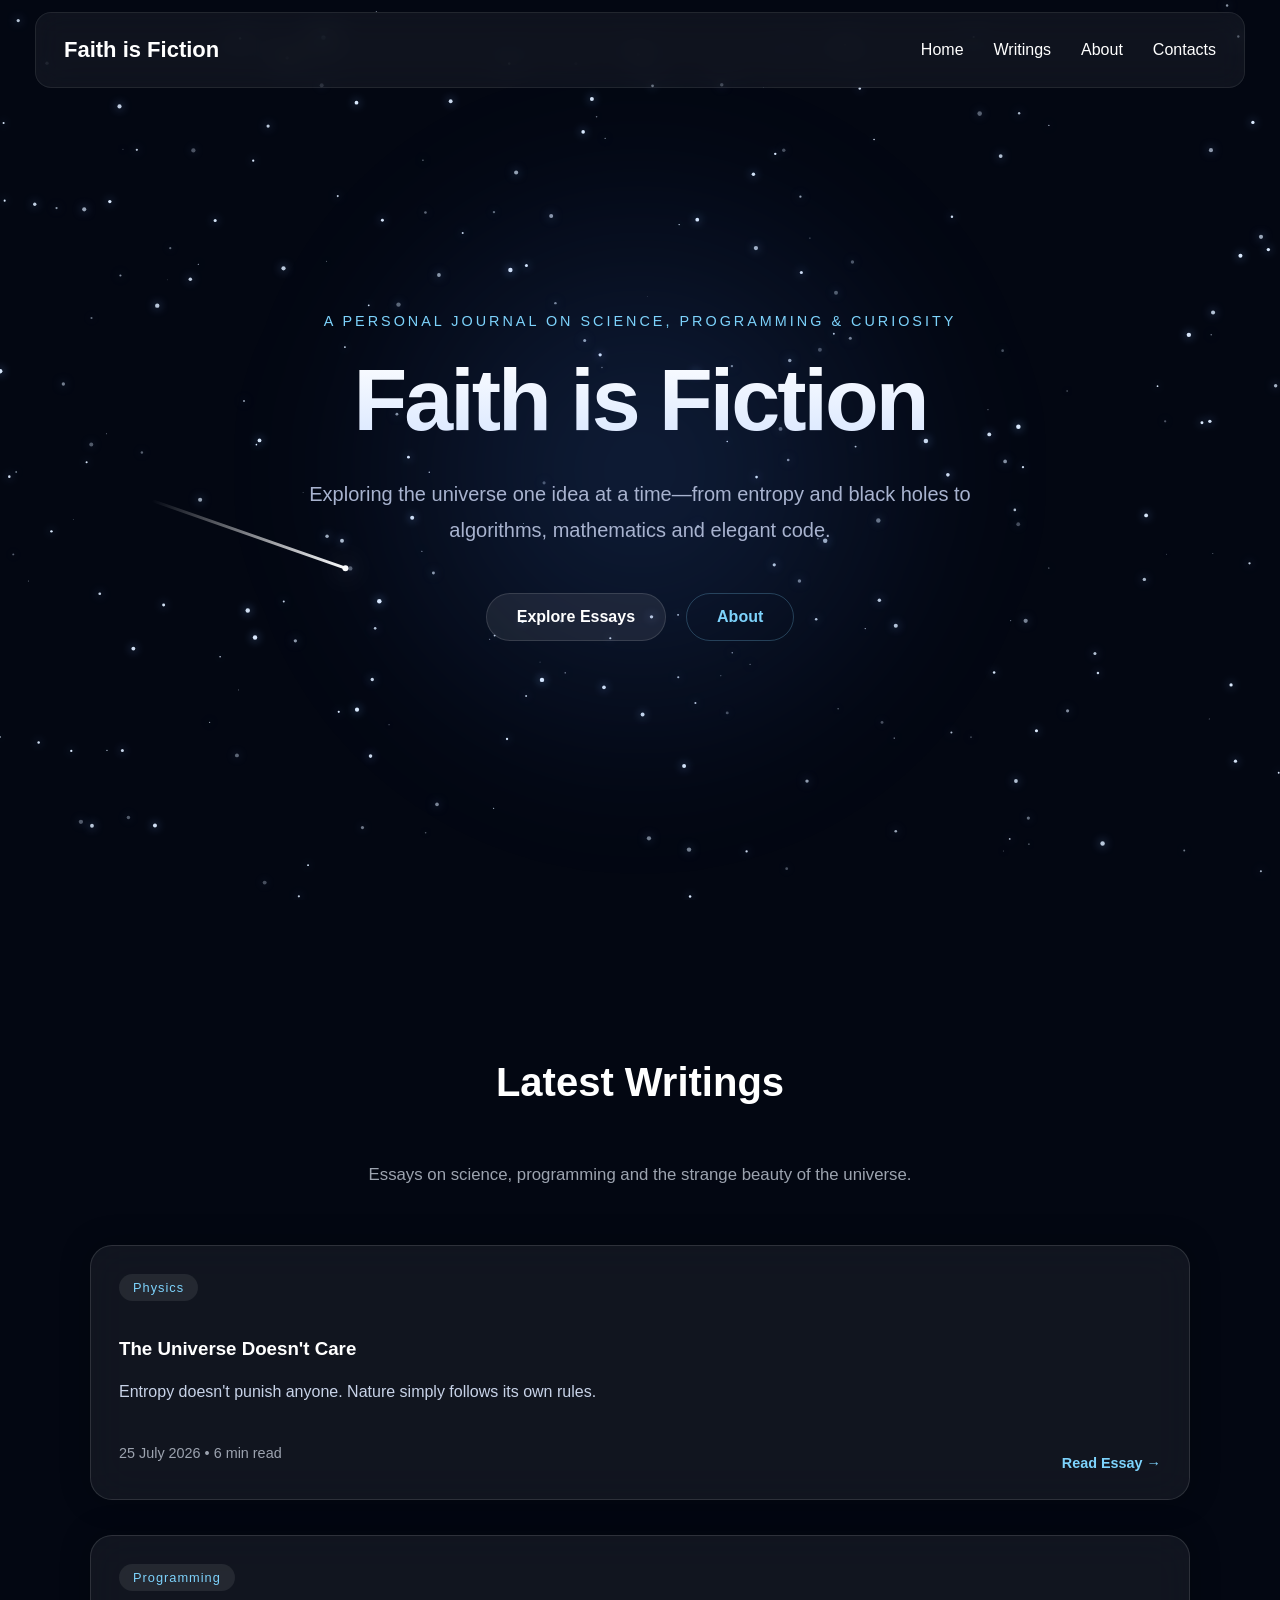
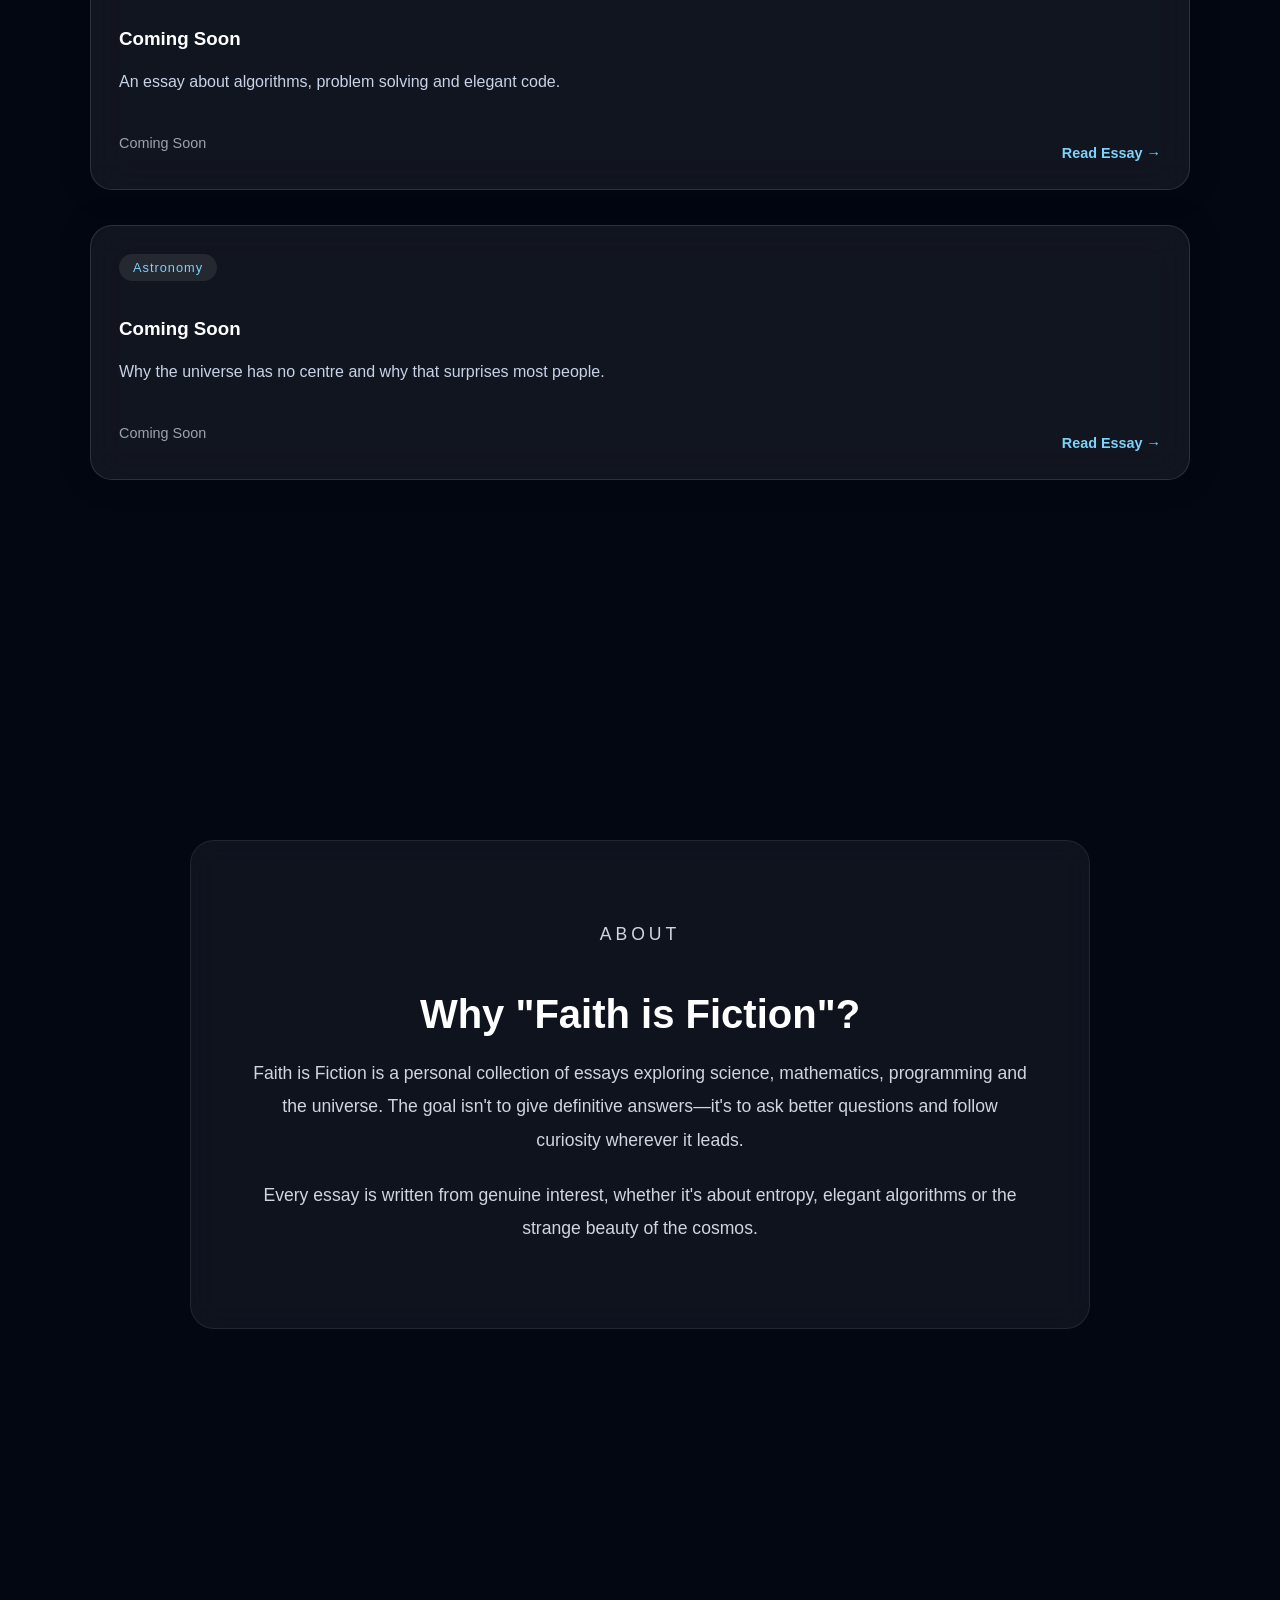
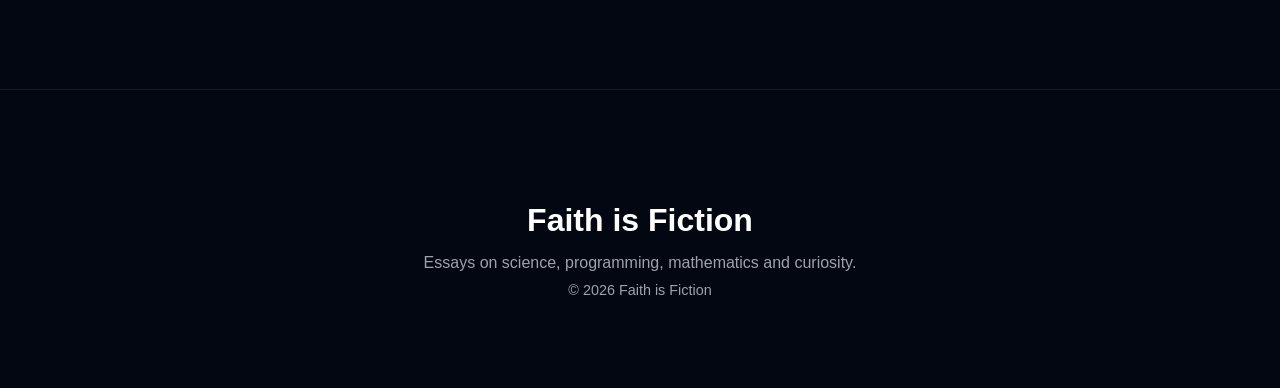
==== index.html @ 24c1312d "Add 'Contacts' link to navigation menu" ====
<!DOCTYPE html>
<html lang="en">

<head>

    <meta charset="UTF-8">
    <meta name="viewport" content="width=device-width, initial-scale=1.0">

    <title>Faith is Fiction</title>
    <link rel="stylesheet" href="style.css">

</head>

<body>

    <canvas id="space"></canvas>

    <nav class="navbar">

    <a href="index.html" class="logo">
    Faith is Fiction
</a>    

    <ul>

        <li><a href="index.html">Home</a></li>
        <li><a href="writings.html">Writings</a></li>
        <li><a href="about.html">About</a></li>
        <li><a href="contact.html">Contacts</a></li>
    </ul>

</nav>
    <section class="hero">

    <div class="hero-content">

        <p class="hero-tag">
            A PERSONAL JOURNAL ON SCIENCE, PROGRAMMING & CURIOSITY
        </p>

        <h1>
            Faith is Fiction
        </h1>

        <p class="hero-subtitle">
            Exploring the universe one idea at a time—from entropy and black holes
            to algorithms, mathematics and elegant code.
        </p>

        <div class="hero-buttons">

           <a href="writings.html" class="primary-btn">
    Explore Essays
</a>
            <a href="about.html" class="secondary-btn">
                About
            </a>

        </div>

    </div>

</section>

    <section class="articles" id="articles">

    <h2>Latest Writings</h2>

    <p class="section-text">
        Essays on science, programming and the strange beauty of the universe.
    </p>

    <div class="card-container">

        <article class="card">

            <span class="tag">Physics</span>

            <h3>The Universe Doesn't Care</h3>

            <p>
                Entropy doesn't punish anyone. Nature simply follows its own rules.
            </p>

            <div class="card-footer">

                <span>25 July 2026 • 6 min read</span>

                <a class="article-link" href="articles/entropy.html">
                    Read Essay →
                </a>

            </div>

        </article>

        <article class="card">

            <span class="tag">Programming</span>

            <h3>Coming Soon</h3>

            <p>
                An essay about algorithms, problem solving and elegant code.
            </p>

            <div class="card-footer">

                <span>Coming Soon</span>

                <a href="#">
                    Read Essay →
                </a>

            </div>

        </article>

        <article class="card">

            <span class="tag">Astronomy</span>

            <h3>Coming Soon</h3>

            <p>
                Why the universe has no centre and why that surprises most people.
            </p>

            <div class="card-footer">

                <span>Coming Soon</span>

                <a href="#">
                    Read Essay →
                </a>

            </div>

        </article>

    </div>

</section>
    


<section class="about" id="about">

    <div class="about-content">

        <p class="about-tag">
            ABOUT
        </p>

        <h2>
            Why "Faith is Fiction"?
        </h2>

        <p>
            Faith is Fiction is a personal collection of essays exploring science,
            mathematics, programming and the universe. The goal isn't to give
            definitive answers—it's to ask better questions and follow curiosity
            wherever it leads.
        </p>

        <p>
            Every essay is written from genuine interest, whether it's about
            entropy, elegant algorithms or the strange beauty of the cosmos.
        </p>

    </div>

</section>
<footer class="footer">

    <h3>Faith is Fiction</h3>

    <p>
        Essays on science, programming, mathematics and curiosity.
    </p>

    <p class="copyright">
        © 2026 Faith is Fiction
    </p>

</footer>

    <script src="script.js"></script>

</body>

</html>
---- style.css ----
body{

    margin:0;

    background:#030712;

    color:white;

    font-family:Arial, Helvetica, sans-serif;

}

.hero{
    position:relative;

    height:100vh;

    display:flex;

    flex-direction:column;

    justify-content:center;

    align-items:center;

    text-align:center;

    padding:20px;

    
    padding-top:20px;
    opacity:0;

    transform:translateY(40px);

    animation:heroFade 1.5s ease forwards;

}

.hero h1{

    font-size:clamp(3.2rem,7vw,5.5rem);

    font-weight:800;

    letter-spacing:-3px;

    margin:20px 0;

    background:linear-gradient(
        180deg,
        #ffffff,
        #d6e5ff
    );

    -webkit-background-clip:text;

    -webkit-text-fill-color:transparent;

}

.hero-subtitle{

    font-size:1.25rem;

    color:#a8b3cf;

    margin-top:25px;

    max-width:750px;

    line-height:1.8;

    margin-left:auto;

    margin-right:auto;

}
@keyframes heroFade{

    from{

        opacity:0;

        transform:translateY(40px);

    }

    to{

        opacity:1;

        transform:translateY(0);

    }

}
/* ==========================
   NAVBAR
========================== */

.navbar{

    position:fixed;

    top:12px;
    left:50%;

    transform:translateX(-50%);

    width:90%;
    max-width:1200px;

    display:flex;
    justify-content:space-between;
    align-items:center;

    padding:12px 28px;

    background:rgba(255,255,255,.05);
    backdrop-filter:blur(15px);

    border:1px solid rgba(255,255,255,.08);
    border-radius:16px;

    z-index:9999;
}

.logo{

    font-size:22px;

    font-weight:bold;

}

.navbar ul{

    display:flex;

    list-style:none;

    gap:30px;

}

.navbar a{

    color:white;

    text-decoration:none;

    transition:.3s;

}

.navbar a:hover{

    color:#7aa6ff;

}
/* ==========================
   SPACE BACKGROUND
========================== */

#space{

    position:fixed;

    top:0;
    left:0;

    width:100%;
    height:100%;

    z-index:-1;

}

/* ==========================
   NEBULA GLOW
========================== */

.hero::before{

    content:"";

    position:absolute;

    width:700px;
    height:700px;

    background:radial-gradient(circle,
    rgba(79,140,255,.18),
    transparent 70%);

    filter:blur(60px);

    z-index:-1;

    animation:float 8s ease-in-out infinite;

}

@keyframes float{

    0%{

        transform:translateY(-30px);

    }

    50%{

        transform:translateY(30px);

    }

    100%{

        transform:translateY(-30px);

    }

}

/* ==========================
   ARTICLES
========================== */

.articles{

    width:90%;

    max-width:1100px;

    margin:120px auto;

}

.articles h2{

    text-align:center;

    font-size:2.5rem;

    margin-bottom:60px;

    color:white;

}

.card{

    background:rgba(255,255,255,.06);

    backdrop-filter:blur(20px);

    border:1px solid rgba(255,255,255,.12);

    border-radius:22px;

    padding:28px;

    margin-bottom:35px;

    transition:.35s;

    box-shadow:0 0 30px rgba(0,0,0,.25);

}

.card:hover{

    transform:translateY(-10px);

    border-color:#7aa8ff;

    box-shadow:
    0 0 40px rgba(122,168,255,.25);

}

.card h3{

    color:white;

    margin-bottom:15px;

}

.card p{

    color:#c8d3e8;

    line-height:1.7;

}

.card a{

    display:inline-block;

    margin-top:20px;

    color:#8db8ff;

    text-decoration:none;

    font-weight:bold;

    transition:.3s;

}

.card a:hover{

    letter-spacing:1px;

}
/* ==========================
   SCROLL REVEAL
========================== */

.card:hover{

    border-color:#8DB8FF;

    box-shadow:
        0 0 25px rgba(141,184,255,.25),
        0 0 70px rgba(141,184,255,.18);

}
.card.show{

    opacity:1;

    transform:translateY(0);

}

/* ==========================
   ABOUT
========================== */

.about{

    width:90%;
    max-width:900px;

    margin:180px auto;

    text-align:center;

}

.about h2{

    color:white;

    font-size:2.7rem;

    margin-bottom:40px;

}

#typing{

    color:#c8d3e8;

    font-size:1.25rem;

    line-height:2;

    min-height:180px;

    white-space:pre-line;

}

.cursor{

    display:inline-block;

    width:2px;

    height:1.2em;

    background:#8DB8FF;

    animation:blink .8s infinite;

}

@keyframes blink{

    50%{

        opacity:0;

    }

}

/* ==========================
   THEME BUTTON
========================== */



/* ==========================
   LIGHT MODE
========================== */

body.light{

    background:#eef3ff;

    color:#222;

}

body.light .navbar{

    background:rgba(255,255,255,.7);

}

body.light .hero h1{

    color:#111;

}

body.light .hero p{

    color:#444;

}

body.light .articles h2{

    color:#111;

}

body.light .card{

    background:rgba(255,255,255,.75);

    border:1px solid rgba(0,0,0,.08);

}

body.light .card h3{

    color:#111;

}

body.light .card p{

    color:#444;

}

body.light .about h2{

    color:#111;

}

body.light #typing{

    color:#444;

}

body.light footer{

    color:#444;

}

/* Page Transition */

body{

    opacity:1;
    transition:opacity .4s ease;

}

body.fade-out{

    opacity:0;

}

/* ==========================
   LATEST WRITINGS
========================== */

.section-text{

    text-align:center;

    color:#9ca3af;

    margin-top:12px;

    margin-bottom:60px;

    font-size:1.05rem;

}

.tag{

    display:inline-block;

    padding:6px 14px;

    border-radius:999px;

    background:rgba(255,255,255,.08);

    color:#7dd3fc;

    font-size:.8rem;

    margin-bottom:18px;

    letter-spacing:1px;

}

.card-footer{

    display:flex;

    justify-content:space-between;

    align-items:center;

    margin-top:30px;

    color:#9ca3af;

    font-size:.9rem;

}

.card-footer a{

    color:#7dd3fc;

    text-decoration:none;

    font-weight:600;

    transition:.3s;

}

.card-footer a:hover{

    color:white;

}

.card h3{

    margin-bottom:18px;

}

.card p{

    line-height:1.7;

}

/* ==========================
   ABOUT
========================== */

.about{

    padding:120px 25px;

    display:flex;

    justify-content:center;

}

.about-content{

    max-width:850px;
    margin:60px auto;

    background:rgba(255,255,255,.05);

    border:1px solid rgba(255,255,255,.08);

    backdrop-filter:blur(15px);

    border-radius:24px;

    padding:60px;

}

.about-tag{

    color:#7dd3fc;

    letter-spacing:4px;

    text-transform:uppercase;

    font-size:.8rem;

    margin-bottom:20px;

}

.about h2{

    font-size:2.5rem;

    margin-bottom:25px;

}

.about p{

    font-size:1.1rem;

    color:#cfd6df;

    line-height:1.9;

    margin-bottom:22px;

}

.footer{

    padding:80px 20px;

    text-align:center;

    border-top:1px solid rgba(255,255,255,.08);

}

.footer h3{

    font-size:2rem;

    margin-bottom:15px;

}

.footer p{

    color:#9ca3af;

    margin:10px 0;

}

.copyright{

    margin-top:35px;

    font-size:.9rem;

}

/* ==========================
   HERO CONTENT
========================== */

.hero-content{

    max-width:900px;

}

.hero-tag{

    color:#7dd3fc;

    letter-spacing:3px;

    text-transform:uppercase;

    font-size:.9rem;

    margin-bottom:20px;

}

.hero-buttons{

    display:flex;

    justify-content:center;

    gap:20px;

    margin-top:45px;

}

.primary-btn,
.secondary-btn{

    display:inline-block;

    padding:14px 30px;

    border-radius:999px;

    text-decoration:none;

    font-weight:600;

    transition:.3s;

}

.primary-btn{

    background:rgba(255,255,255,.08);

    border:1px solid rgba(255,255,255,.12);

    color:white;

}

.primary-btn:hover{

    background:rgba(255,255,255,.15);

    transform:translateY(-3px);

}

.secondary-btn{

    color:#7dd3fc;

    border:1px solid rgba(125,211,252,.25);

}

.secondary-btn:hover{

    background:rgba(125,211,252,.08);

    transform:translateY(-3px);

}

html{
    scroll-behavior:smooth;
}

.about-hero{

    max-width:800px;

    margin:140px auto 60px;

    text-align:center;

}

.about-hero h1{

    margin:20px 0;

}

.about-hero .hero-subtitle{

    max-width:700px;

    margin:0 auto;

}

.about-hero .hero-subtitle{

    max-width:700px;

    margin:0 auto;

}

/* =========================
   ABOUT PAGE
========================= */

.about-page{

    width:min(900px,90%);

    margin:140px auto 80px;

}

.about-hero{

    text-align:center;

    margin-bottom:60px;

}

.about-hero .hero-subtitle{

    max-width:700px;

    margin:0 auto;

}

.about-card{

    max-width:850px;

    background:rgba(255,255,255,.05);

    border:1px solid rgba(255,255,255,.08);

    backdrop-filter:blur(15px);

    border-radius:24px;

    padding:60px;

}

.about-content h2{

    margin-top:40px;

    margin-bottom:20px;

}

.about-card p{

    line-height:1.8;

}

.about-card ul{

    margin-left:25px;

    line-height:1.8;

}
.hero{
    position:relative;
    z-index:1;
}

/* ==========================
   WRITINGS PAGE
========================== */

.writings-hero{

    max-width:800px;

    margin:180px auto 80px;

    text-align:center;

}

.writings-hero h1{

    margin:20px 0;

    font-size:3.5rem;

}

.writings-hero .hero-subtitle{

    max-width:700px;

    margin:0 auto;

}
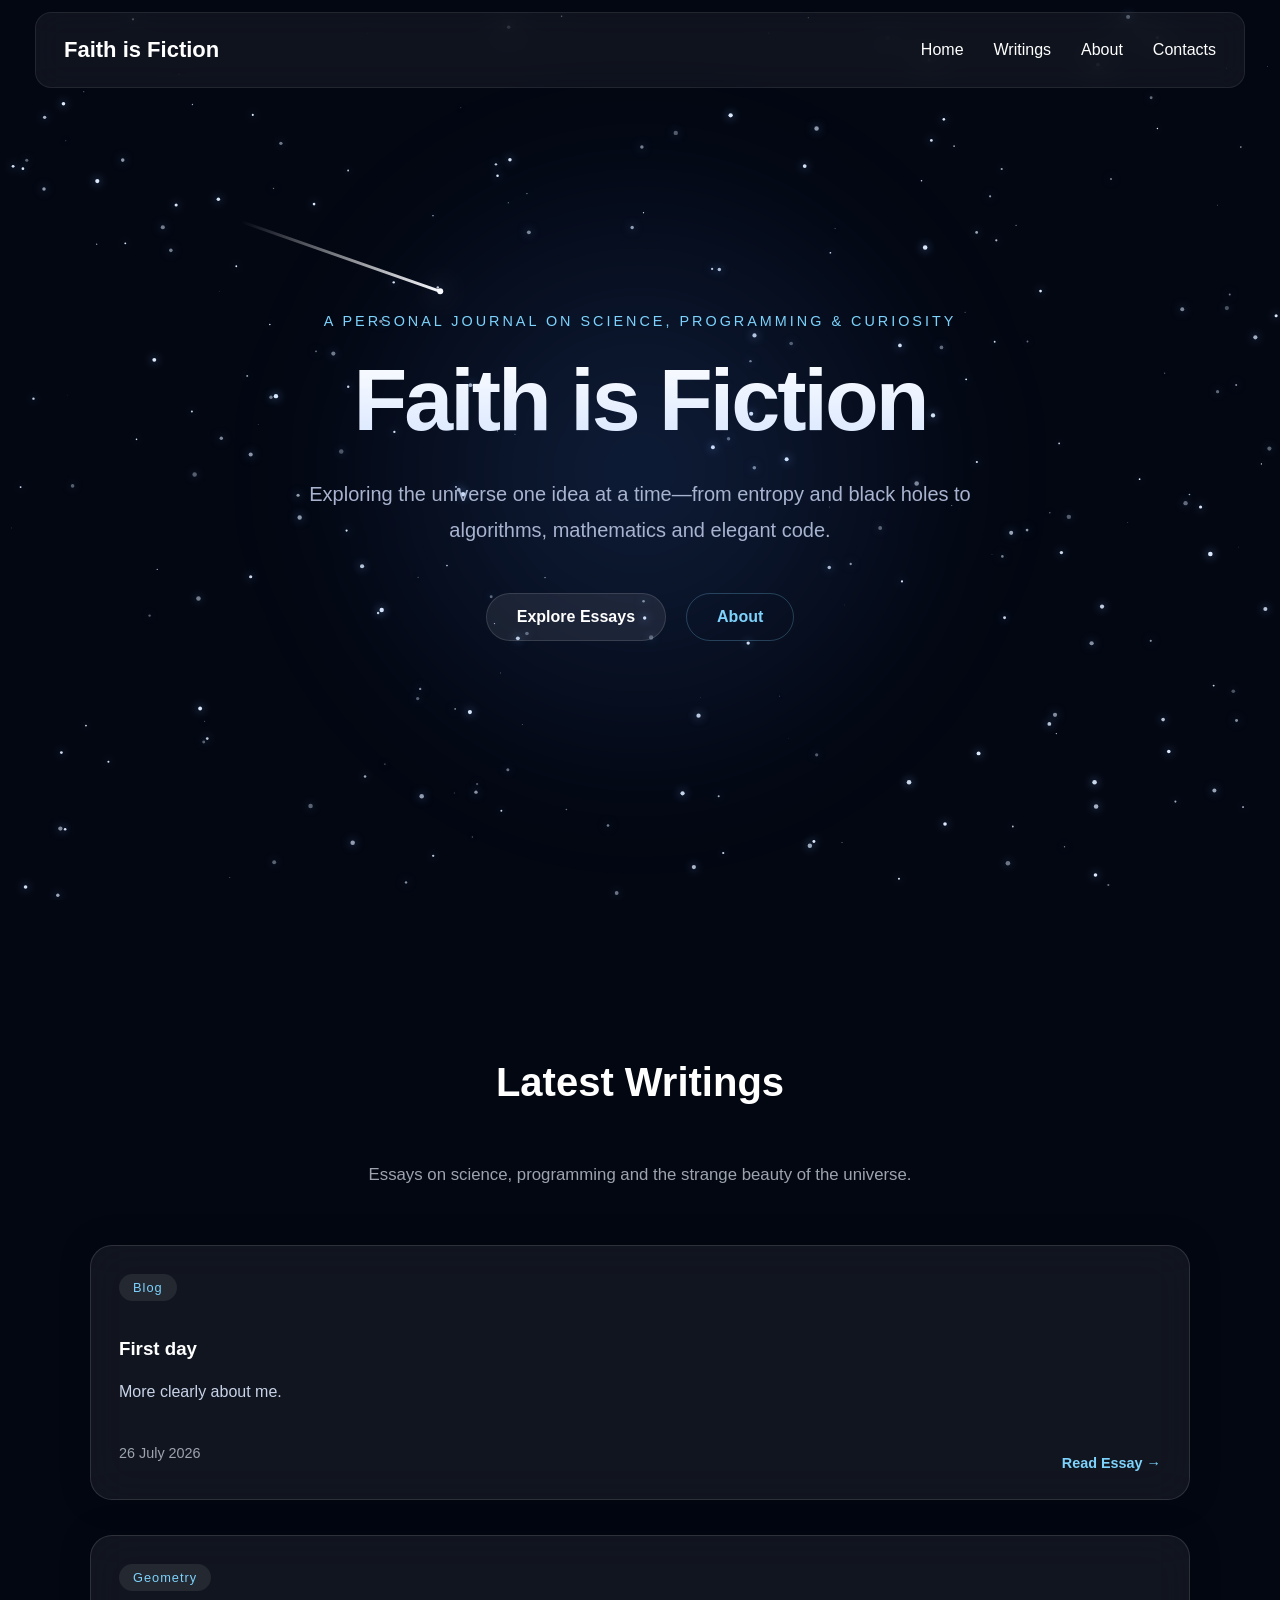
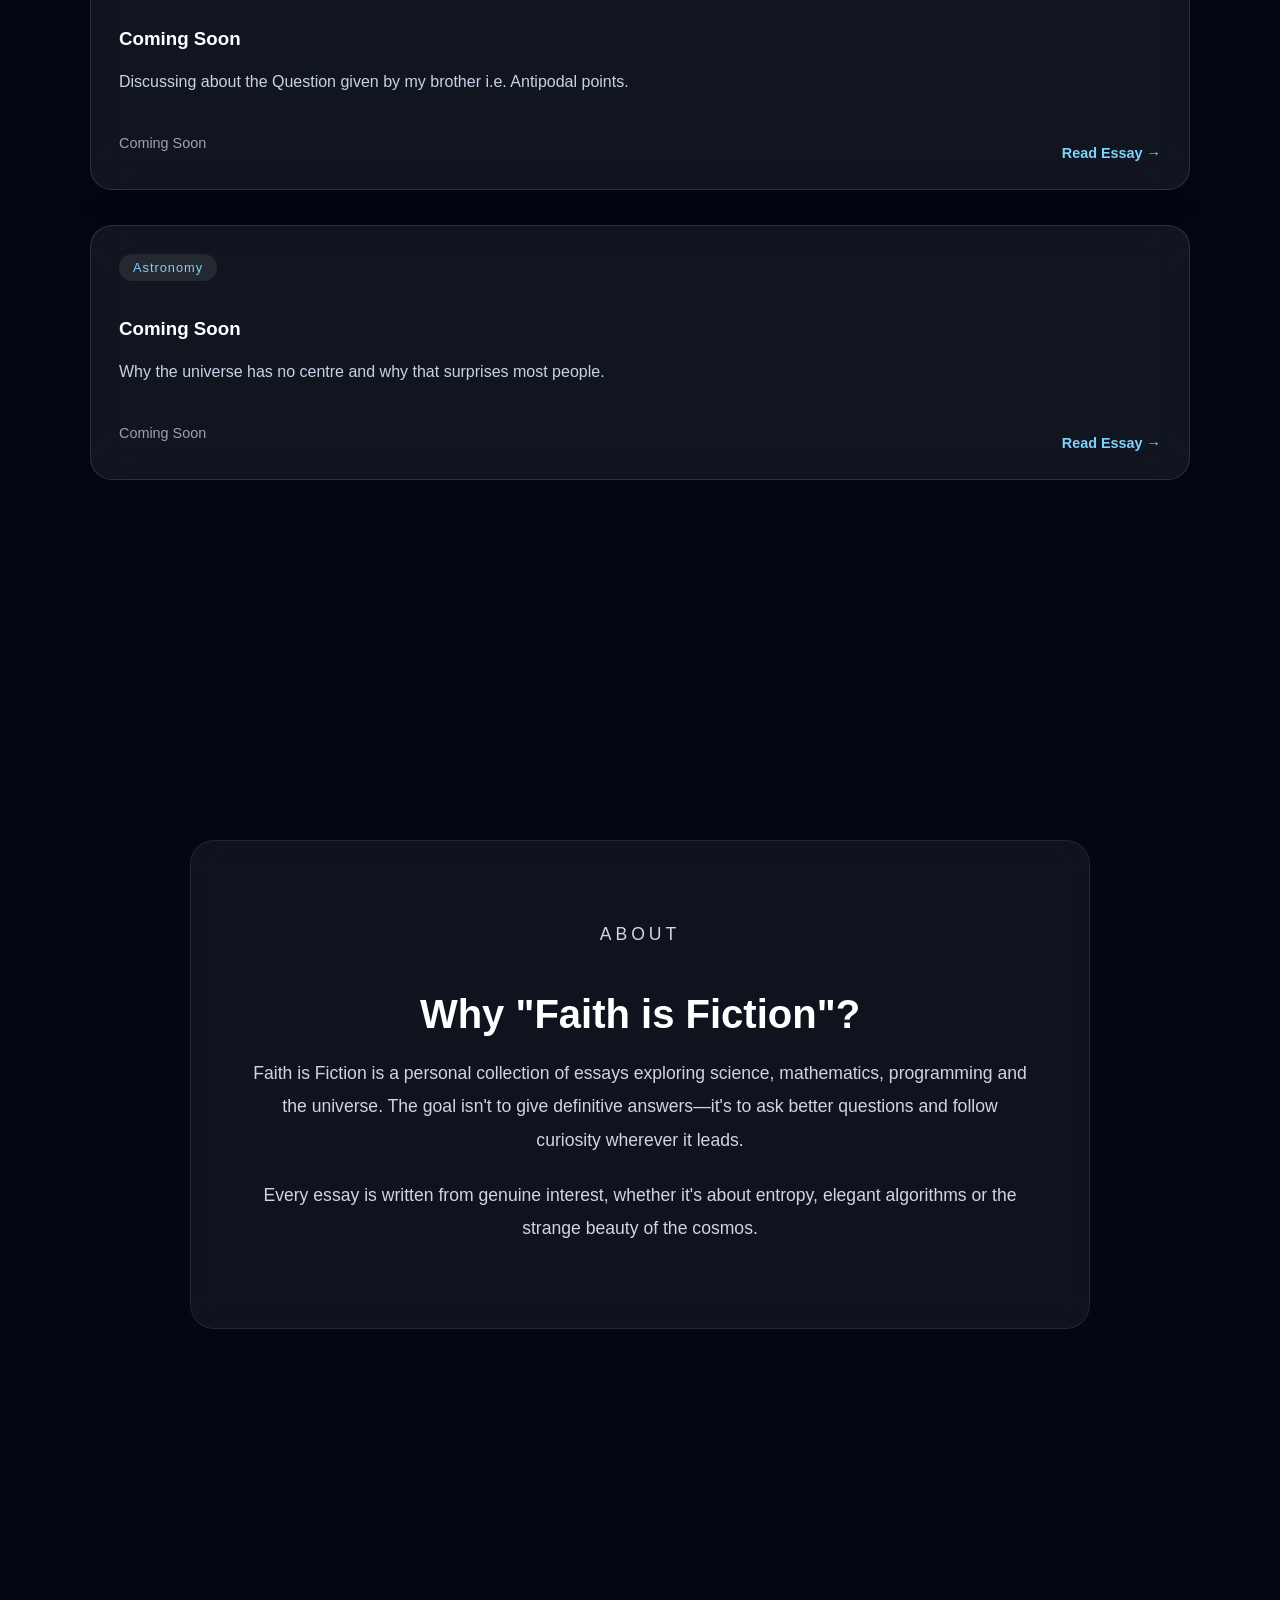
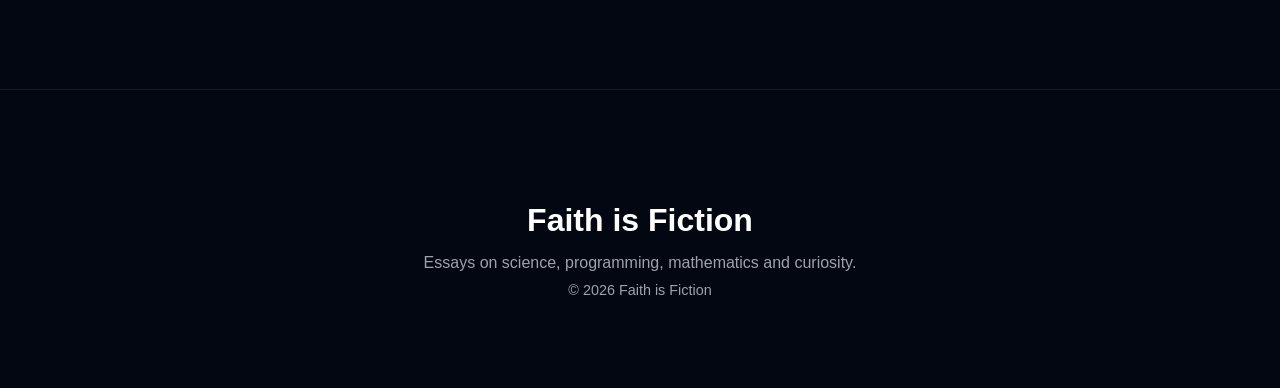
==== commit 15696f62: "Update article titles and content in index.html" ====
--- a/index.html
+++ b/index.html
@@ -74,19 +74,19 @@
 
         <article class="card">
 
-            <span class="tag">Physics</span>
+            <span class="tag">Blog</span>
 
-            <h3>The Universe Doesn't Care</h3>
+            <h3>First day</h3>
 
             <p>
-                Entropy doesn't punish anyone. Nature simply follows its own rules.
+                More clearly about me.
             </p>
 
             <div class="card-footer">
 
-                <span>25 July 2026 • 6 min read</span>
+                <span>26 July 2026 </span>
 
-                <a class="article-link" href="articles/entropy.html">
+                <a class="article-link" href="articles/first.html">
                     Read Essay →
                 </a>
 
@@ -96,19 +96,19 @@
 
         <article class="card">
 
-            <span class="tag">Programming</span>
+            <span class="tag">Geometry</span>
 
             <h3>Coming Soon</h3>
 
             <p>
-                An essay about algorithms, problem solving and elegant code.
+                Discussing about the Question given by my brother i.e. Antipodal points.
             </p>
 
             <div class="card-footer">
 
                 <span>Coming Soon</span>
 
-                <a href="#">
+                <a href="articles/antipodal.html">
                     Read Essay →
                 </a>
 
--- a/style.css
+++ b/style.css
@@ -901,4 +901,64 @@
 
     margin:0 auto;
 
-}+}
+
+/* ===========================
+   Contact Page
+=========================== */
+
+.contact-page{
+
+    min-height:100vh;
+
+    padding:180px 8% 100px;
+
+}
+
+.contact-grid{
+
+    display:grid;
+
+    grid-template-columns:repeat(auto-fit,minmax(280px,1fr));
+
+    gap:30px;
+
+    margin-top:70px;
+
+}
+
+.contact-grid .card{
+
+    padding:35px;
+
+}
+
+.contact-grid h3{
+
+    margin:20px 0 15px;
+
+    font-size:1.5rem;
+
+}
+
+.contact-grid p{
+
+    color:#c7d0e0;
+
+    line-height:1.7;
+
+}
+
+.contact-grid a{
+
+    color:#6fd3ff;
+
+    text-decoration:none;
+
+}
+
+.contact-grid a:hover{
+
+    text-decoration:underline;
+
+}
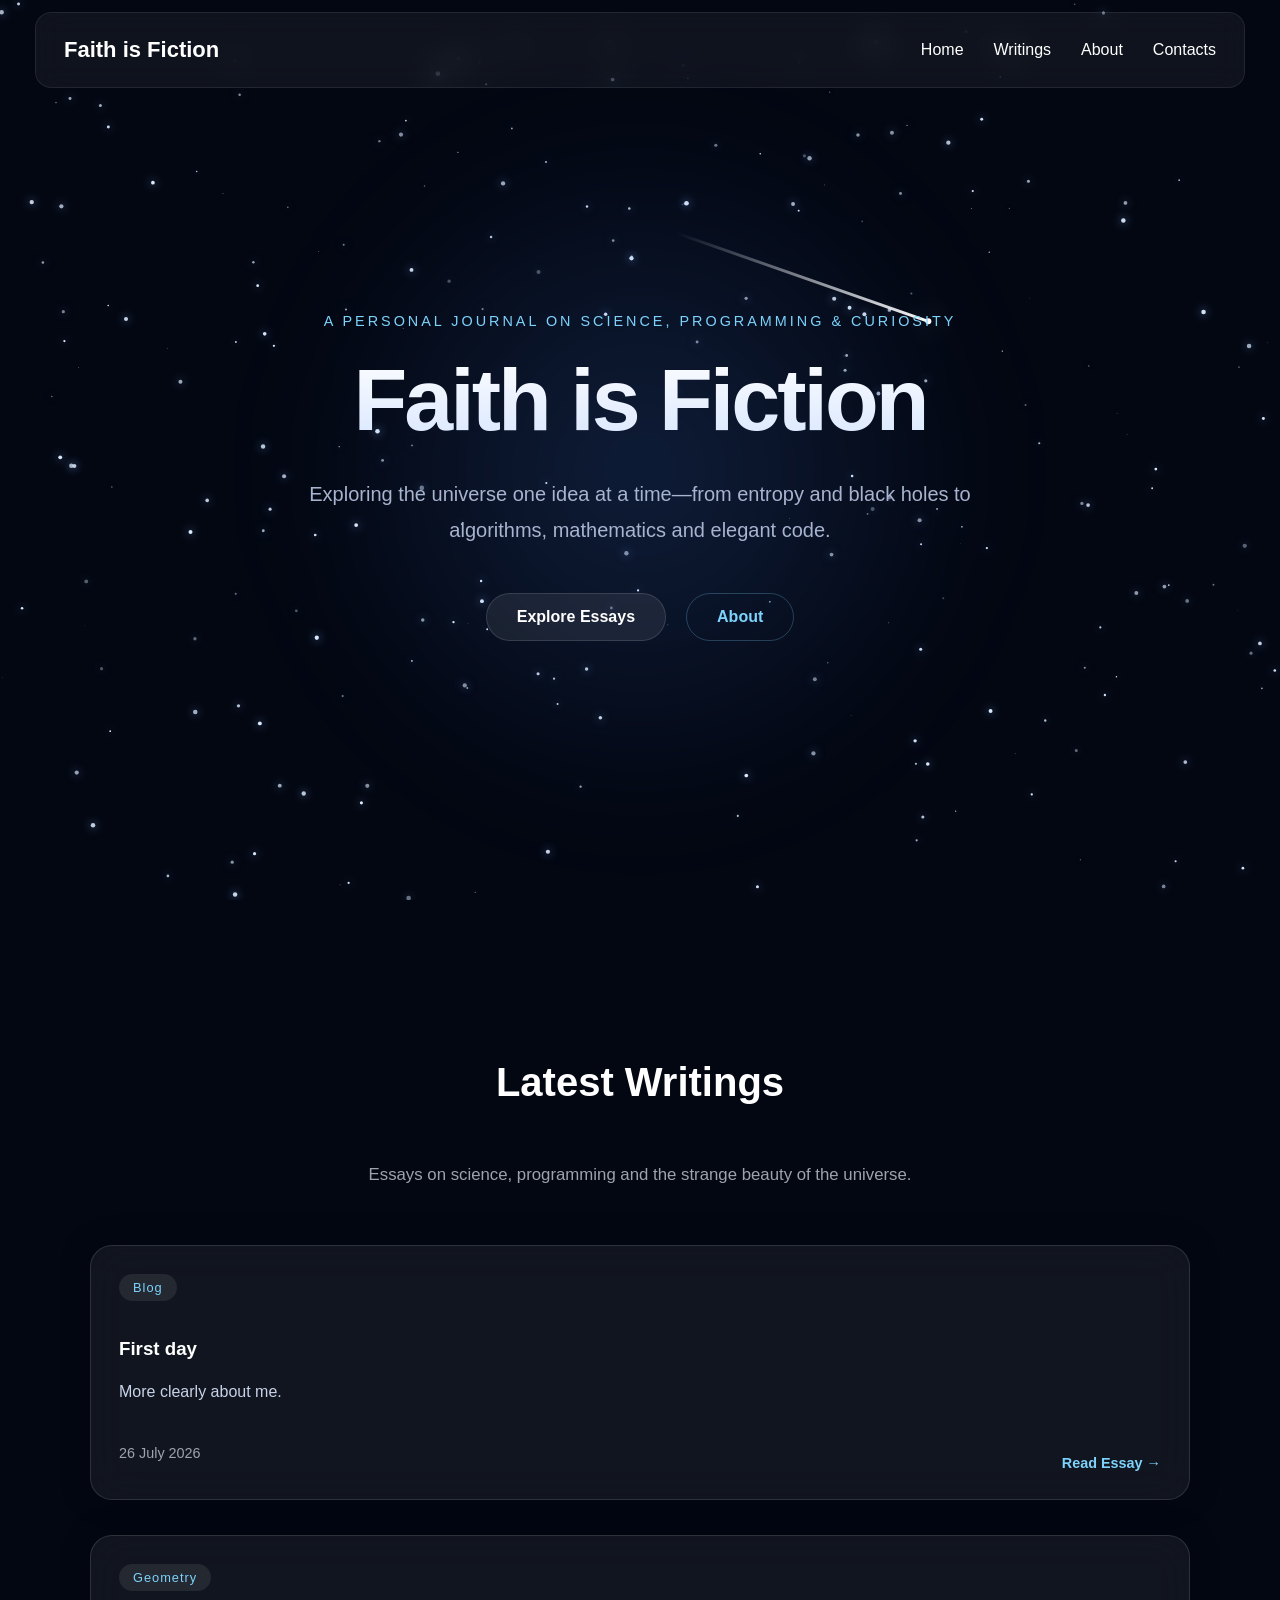
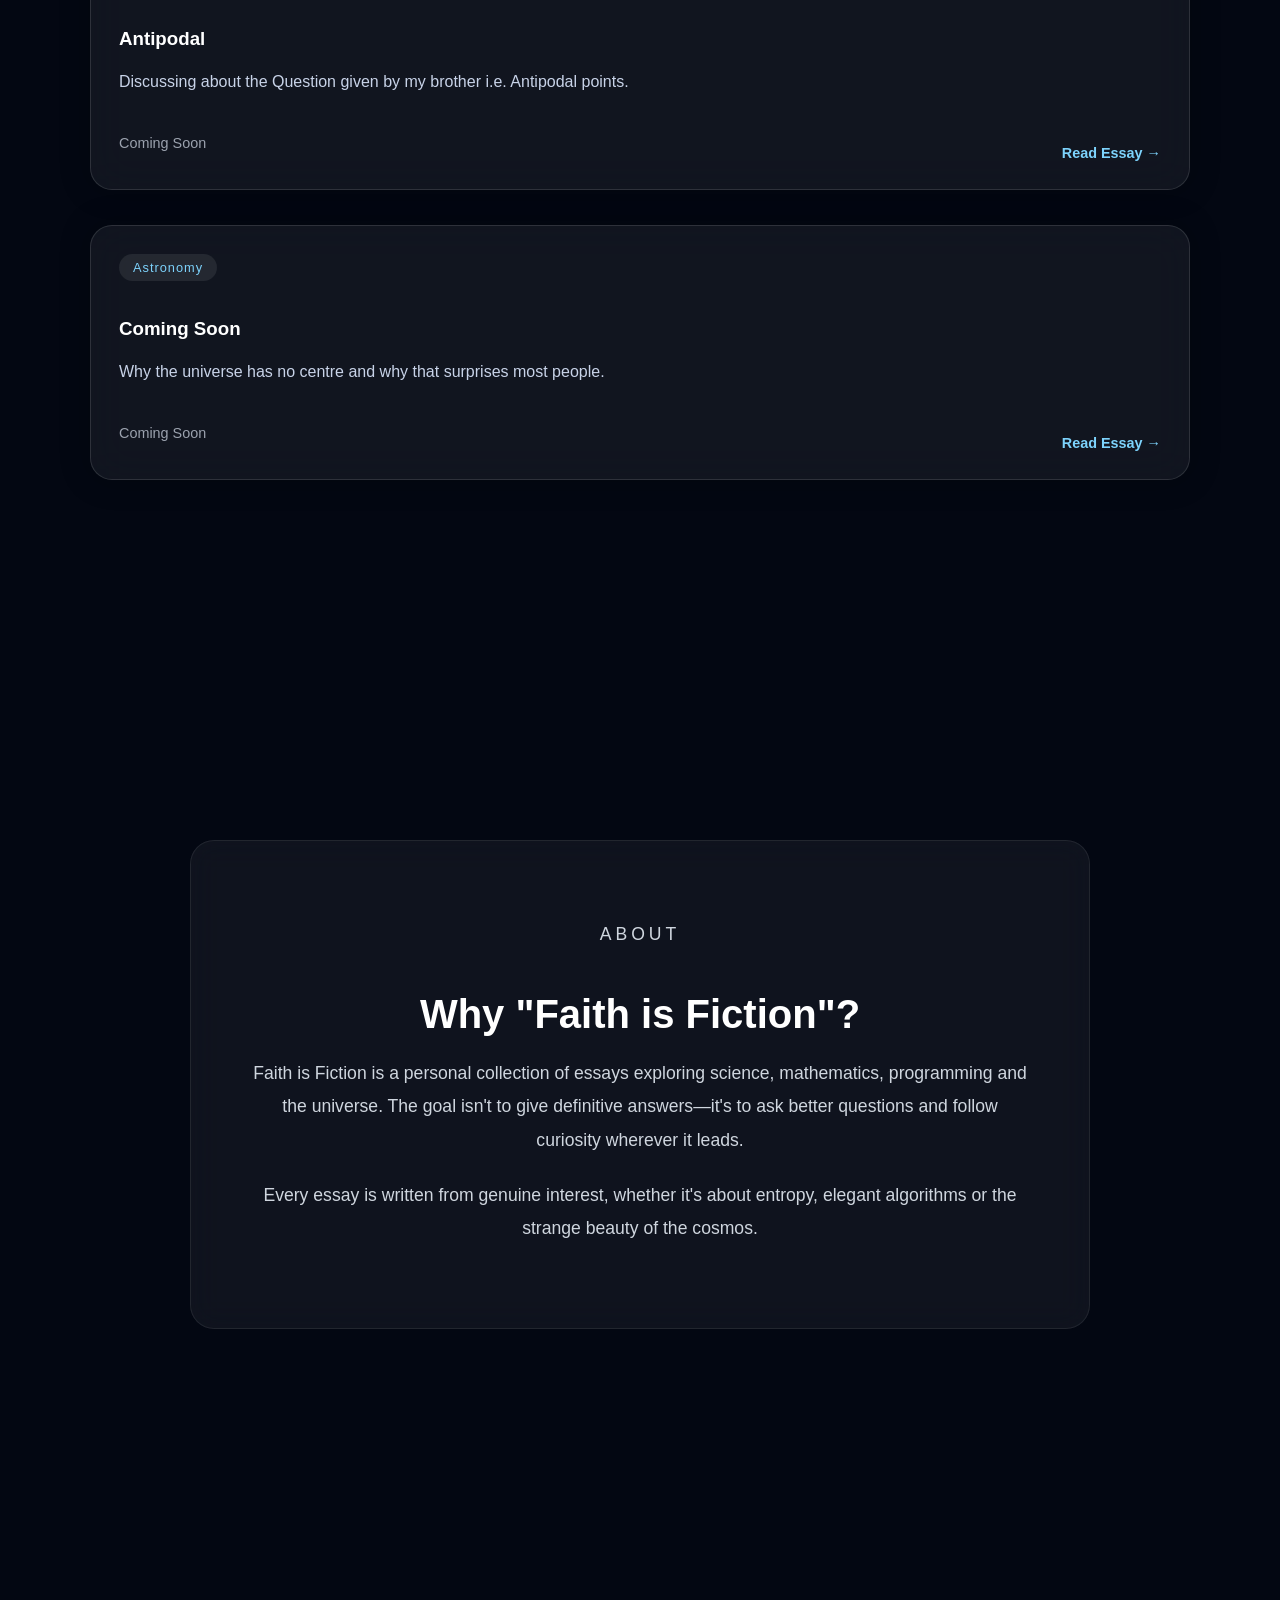
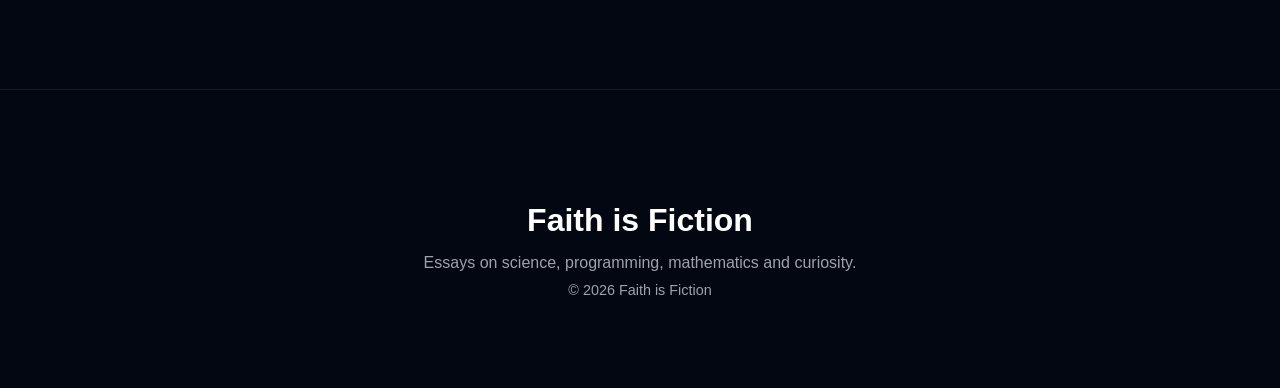
==== commit 50ab7e48: "Change heading from 'Coming Soon' to 'Antipodal'" ====
--- a/index.html
+++ b/index.html
@@ -98,7 +98,7 @@
 
             <span class="tag">Geometry</span>
 
-            <h3>Coming Soon</h3>
+            <h3>Antipodal</h3>
 
             <p>
                 Discussing about the Question given by my brother i.e. Antipodal points.
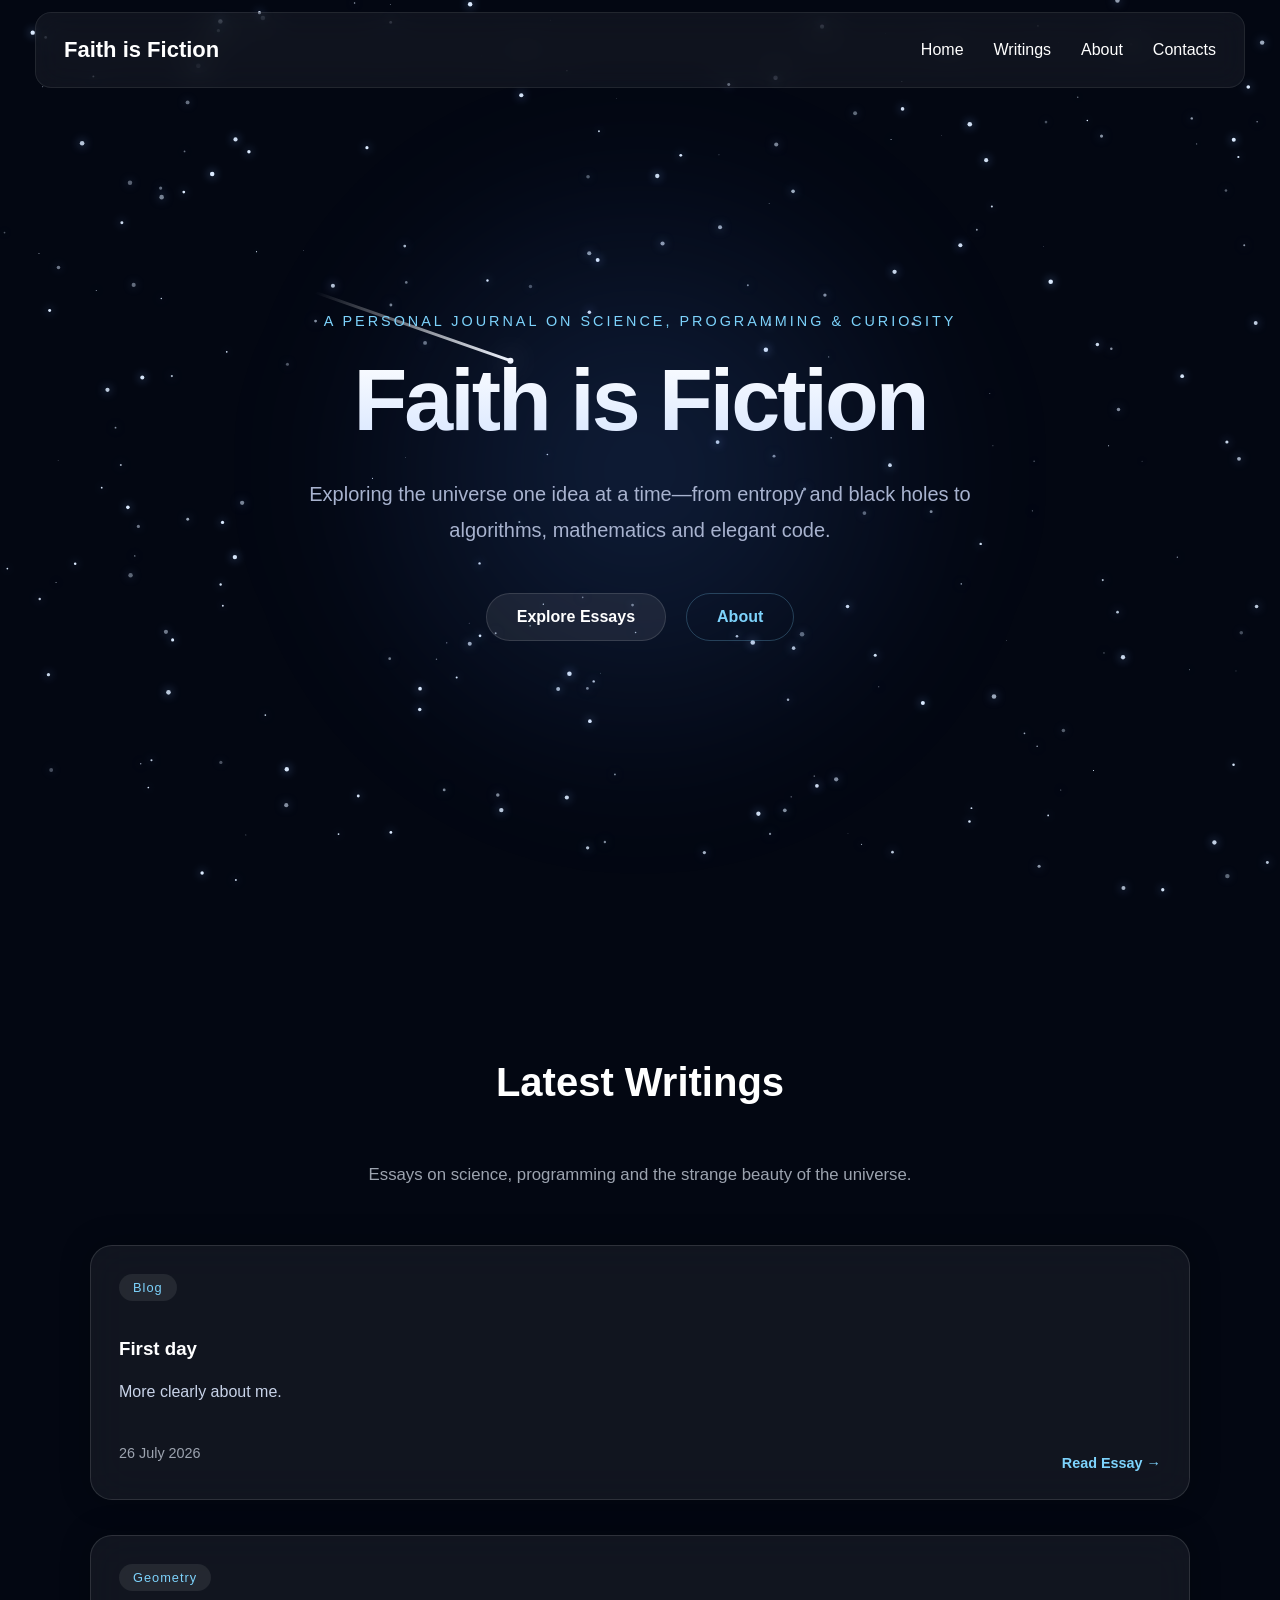
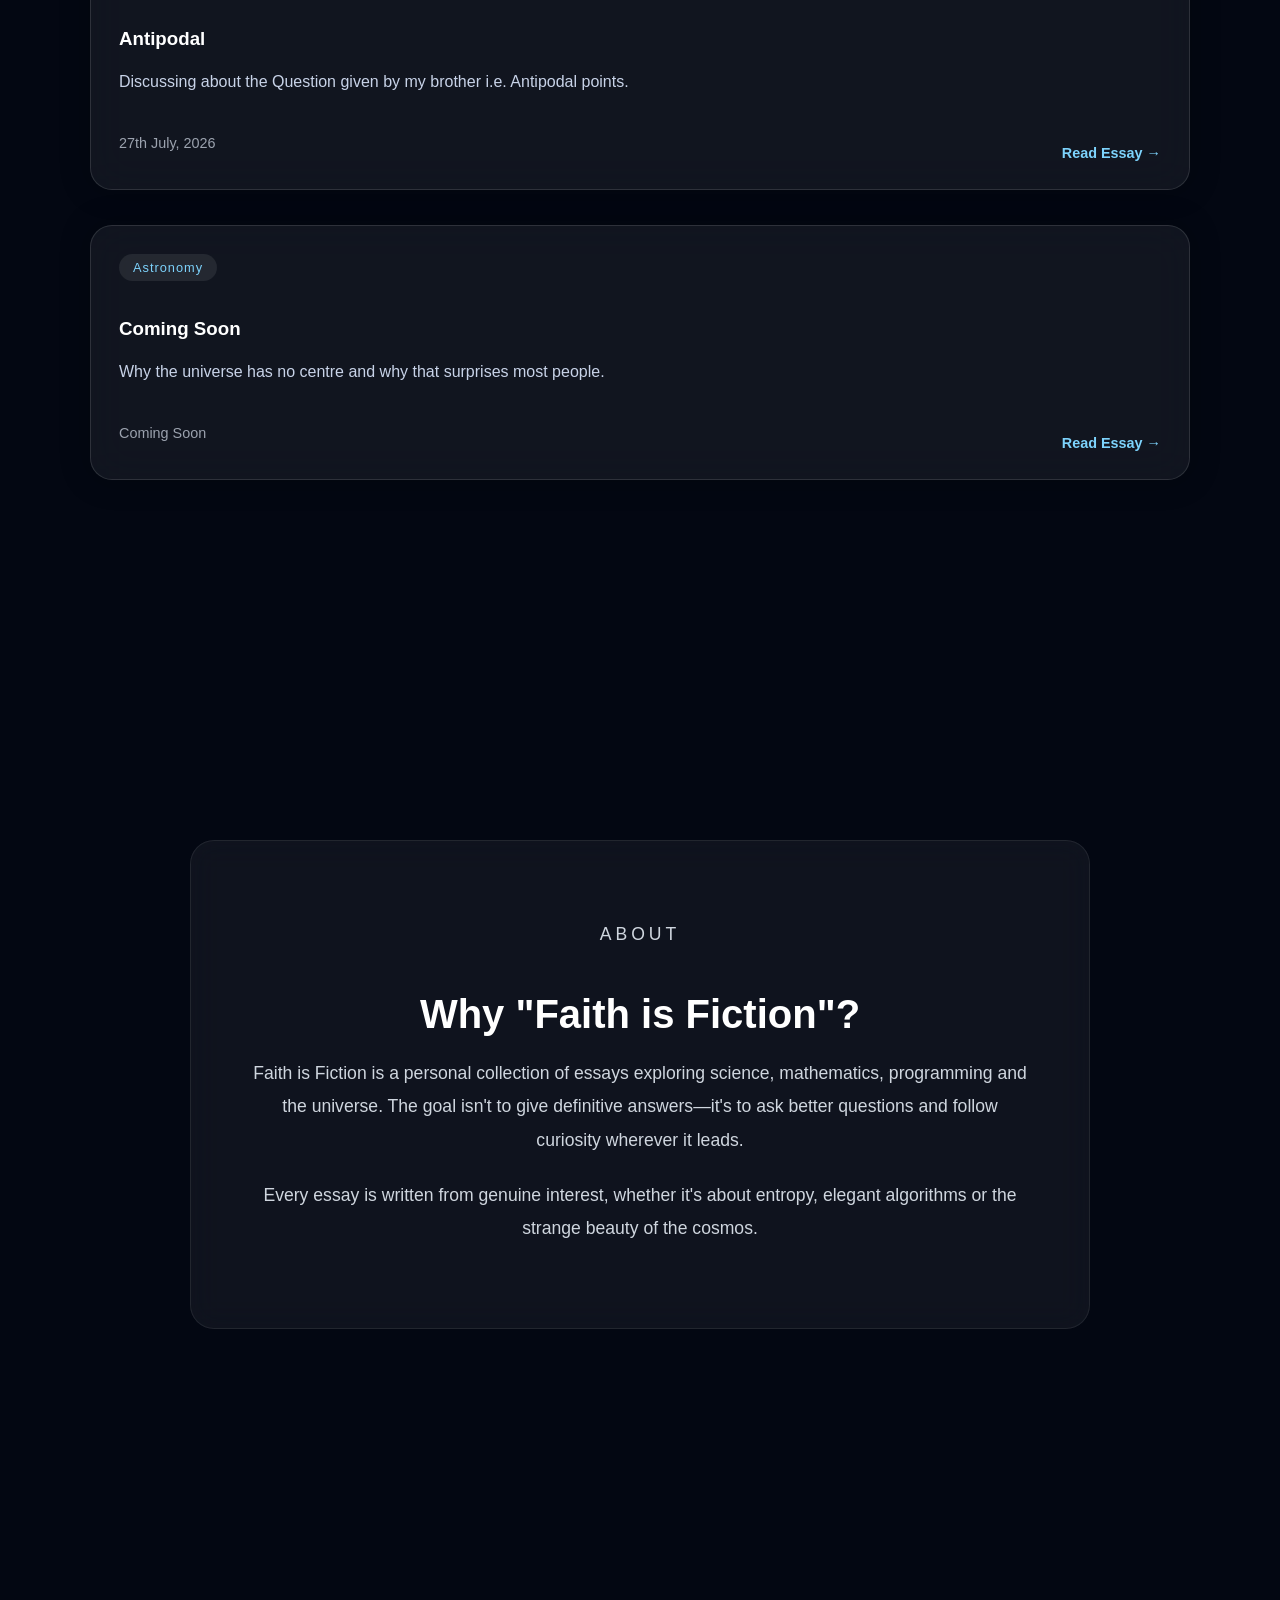
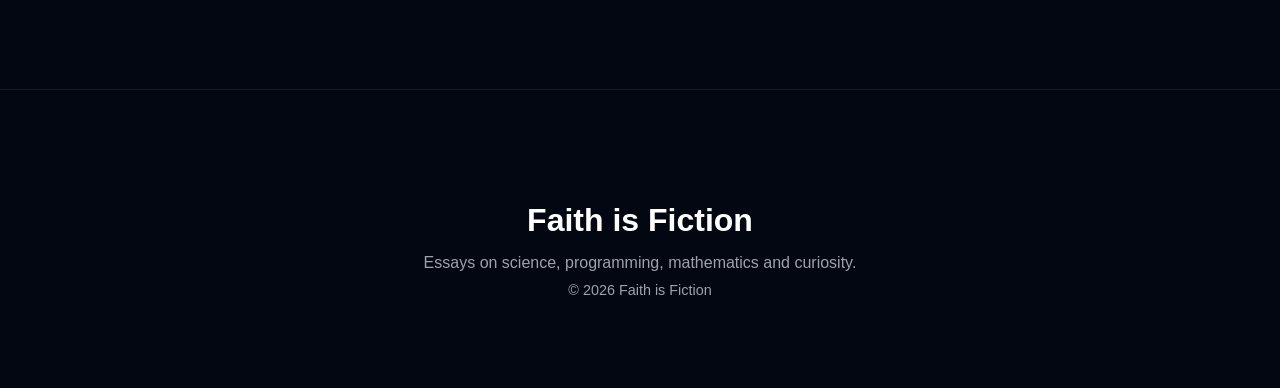
==== commit 16c44757: "Update footer text with specific date" ====
--- a/index.html
+++ b/index.html
@@ -106,7 +106,7 @@
 
             <div class="card-footer">
 
-                <span>Coming Soon</span>
+                <span>27th July, 2026</span>
 
                 <a href="articles/antipodal.html">
                     Read Essay →
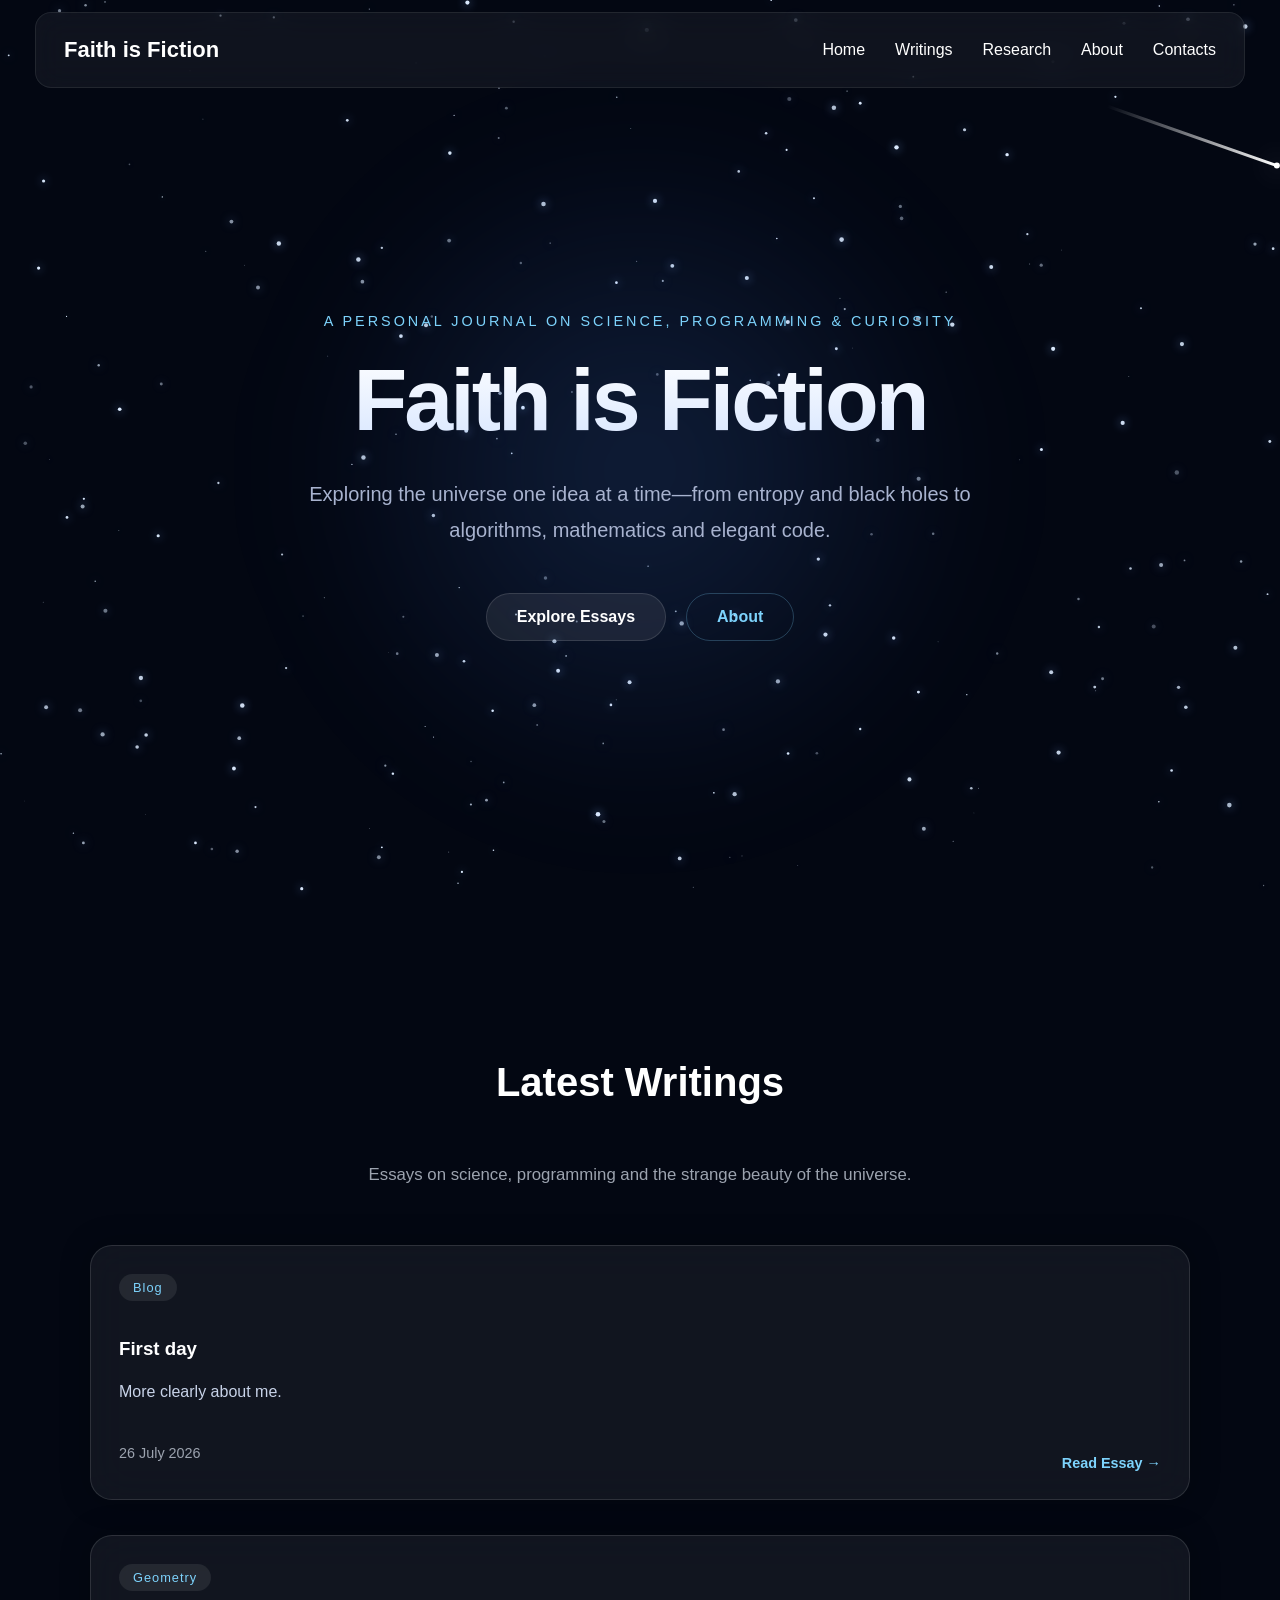
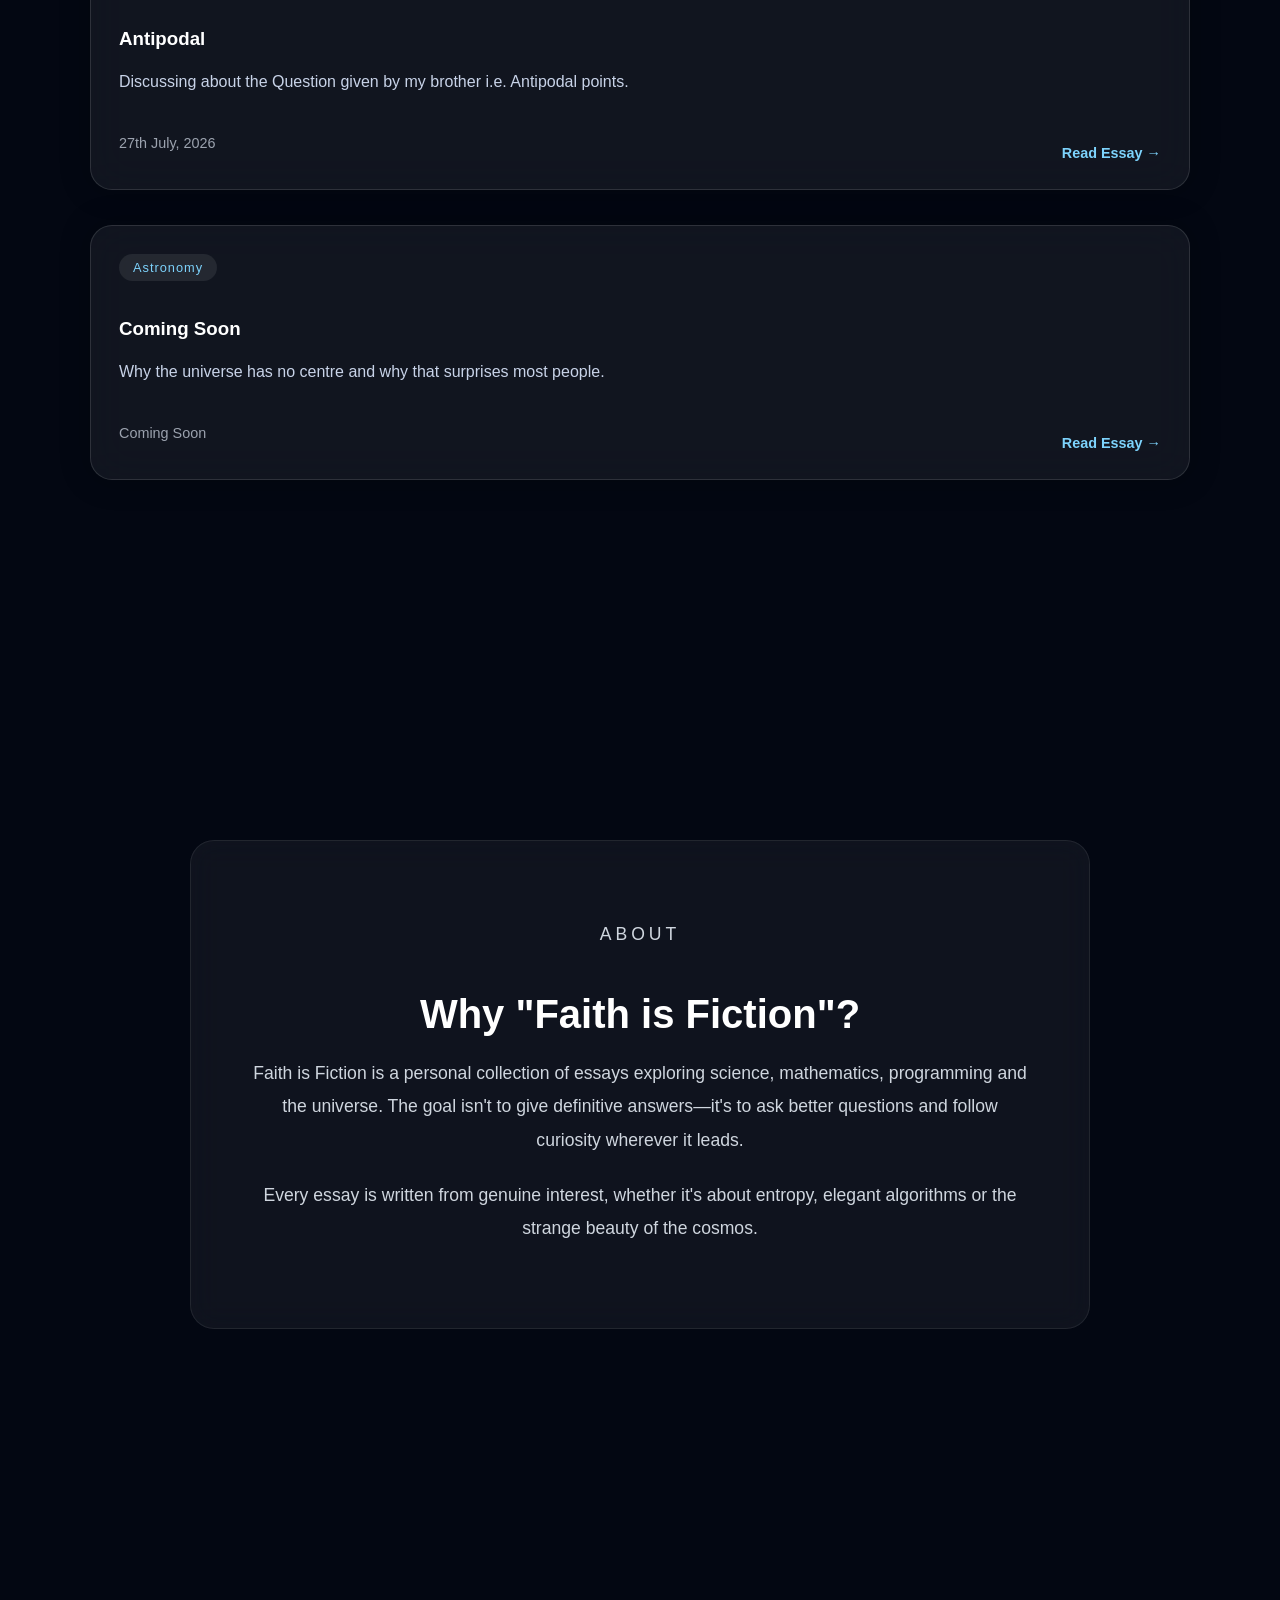
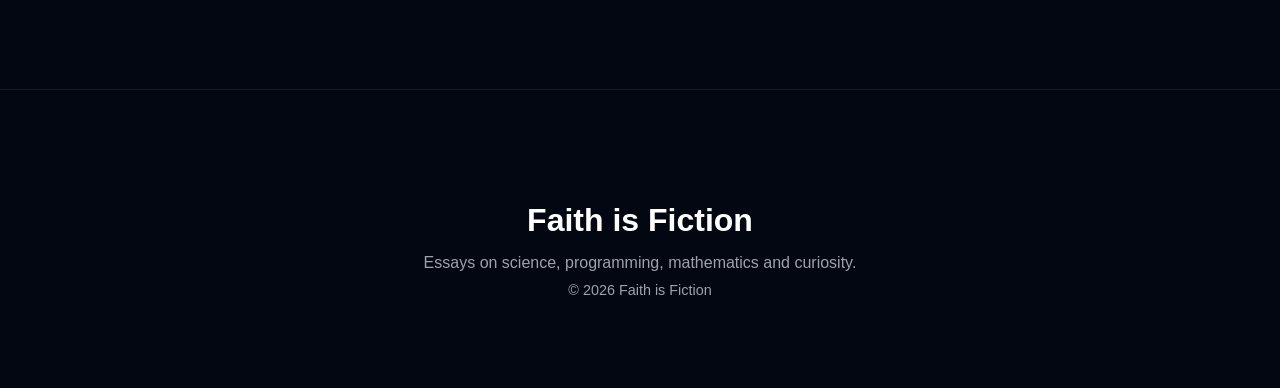
==== commit 098b10e7: "Add Research link to navigation menu" ====
--- a/index.html
+++ b/index.html
@@ -25,6 +25,7 @@
 
         <li><a href="index.html">Home</a></li>
         <li><a href="writings.html">Writings</a></li>
+        <li><a href="research.html">Research</a></li>
         <li><a href="about.html">About</a></li>
         <li><a href="contact.html">Contacts</a></li>
     </ul>
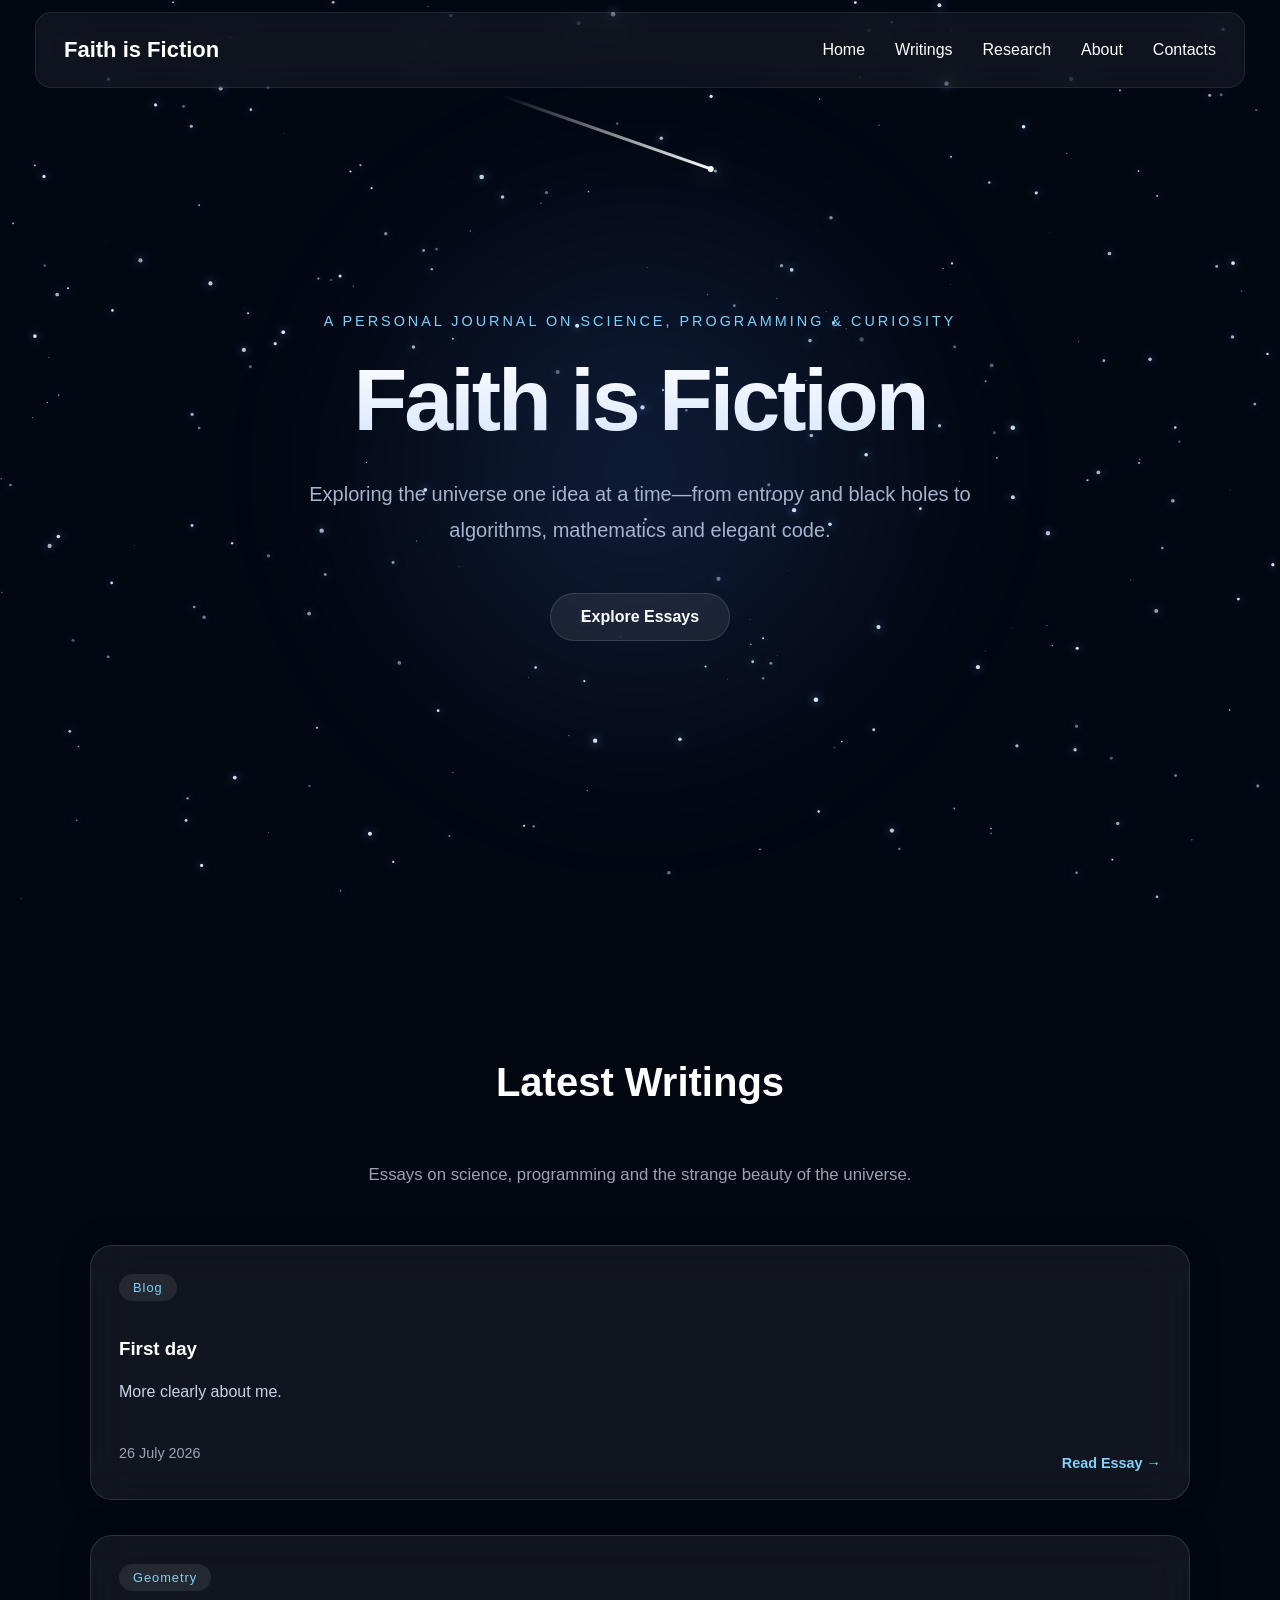
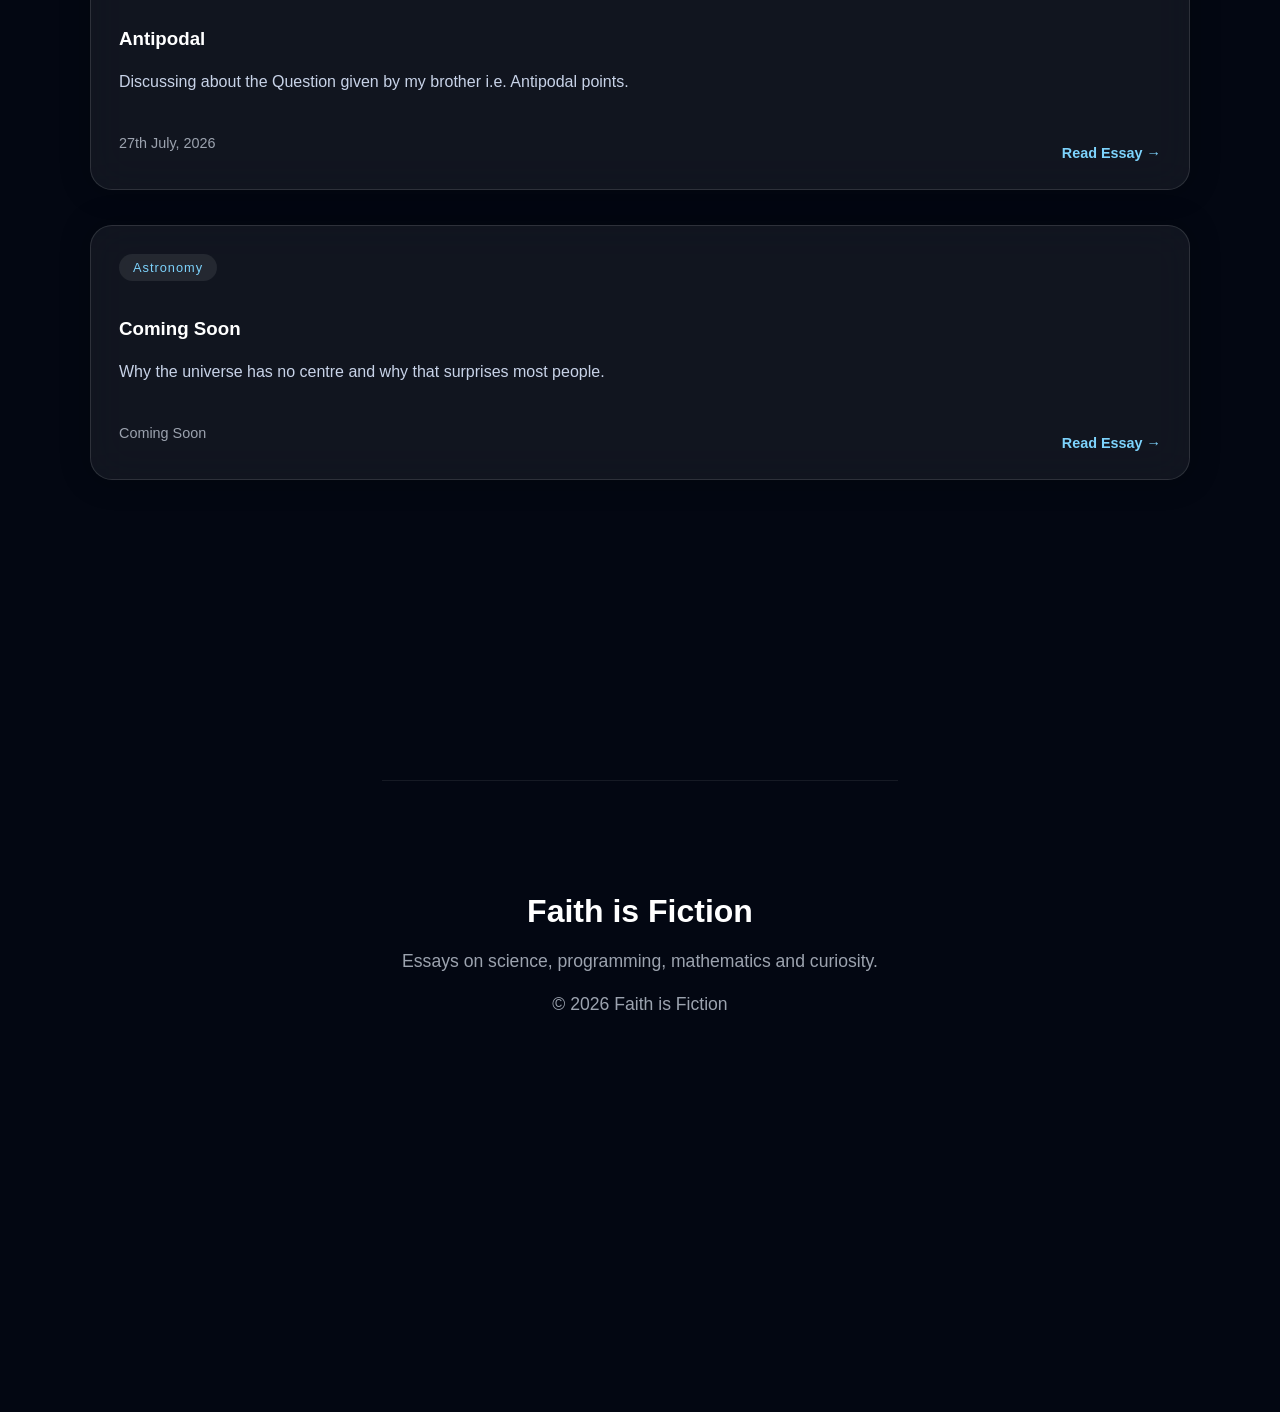
==== commit ea67cb98: "Remove About section from index.html Removed the About section and its content from the index.html f" ====
--- a/index.html
+++ b/index.html
@@ -53,9 +53,7 @@
            <a href="writings.html" class="primary-btn">
     Explore Essays
 </a>
-            <a href="about.html" class="secondary-btn">
-                About
-            </a>
+            
 
         </div>
 
@@ -147,31 +145,7 @@
 
 <section class="about" id="about">
 
-    <div class="about-content">
-
-        <p class="about-tag">
-            ABOUT
-        </p>
-
-        <h2>
-            Why "Faith is Fiction"?
-        </h2>
-
-        <p>
-            Faith is Fiction is a personal collection of essays exploring science,
-            mathematics, programming and the universe. The goal isn't to give
-            definitive answers—it's to ask better questions and follow curiosity
-            wherever it leads.
-        </p>
-
-        <p>
-            Every essay is written from genuine interest, whether it's about
-            entropy, elegant algorithms or the strange beauty of the cosmos.
-        </p>
-
-    </div>
-
-</section>
+   
 <footer class="footer">
 
     <h3>Faith is Fiction</h3>
--- a/style.css
+++ b/style.css
@@ -962,3 +962,150 @@
     text-decoration:underline;
 
 }
+
+
+/* ==========================================================
+   RESEARCH PAGE
+========================================================== */
+
+.research-page{
+
+    width: min(1200px, 92%);
+    margin: 0 auto;
+    padding: 170px 0 100px;
+
+}
+
+.research-grid{
+
+    display: grid;
+
+    grid-template-columns: repeat(auto-fit, minmax(320px, 1fr));
+
+    gap: 30px;
+
+    margin-top: 70px;
+
+}
+
+.research-card{
+
+    background: rgba(255,255,255,0.06);
+
+    border: 1px solid rgba(255,255,255,0.08);
+
+    backdrop-filter: blur(18px);
+
+    border-radius: 22px;
+
+    padding: 32px;
+
+    transition: .35s ease;
+
+    display: flex;
+
+    flex-direction: column;
+
+    justify-content: space-between;
+
+}
+
+.research-card:hover{
+
+    transform: translateY(-10px);
+
+    border-color: rgba(98,210,255,.45);
+
+    box-shadow: 0 15px 45px rgba(0,0,0,.35);
+
+}
+
+.research-card .tag{
+
+    display: inline-block;
+
+    width: fit-content;
+
+    padding: 8px 18px;
+
+    border-radius: 100px;
+
+    background: rgba(98,210,255,.12);
+
+    color: #63d2ff;
+
+    font-size: .8rem;
+
+    letter-spacing: 1px;
+
+    text-transform: uppercase;
+
+    margin-bottom: 24px;
+
+}
+
+.research-card h2{
+
+    font-size: 1.8rem;
+
+    margin-bottom: 18px;
+
+    color: #ffffff;
+
+    line-height: 1.3;
+
+}
+
+.research-card p{
+
+    color: #b7bfd2;
+
+    line-height: 1.8;
+
+    flex: 1;
+
+    margin-bottom: 35px;
+
+}
+
+.paper-footer{
+
+    display: flex;
+
+    justify-content: space-between;
+
+    align-items: center;
+
+    border-top: 1px solid rgba(255,255,255,.08);
+
+    padding-top: 22px;
+
+}
+
+.paper-footer span{
+
+    color: #8e96a8;
+
+    font-size: .9rem;
+
+}
+
+.paper-footer a{
+
+    color: #63d2ff;
+
+    text-decoration: none;
+
+    font-weight: 600;
+
+    transition: .3s;
+
+}
+
+.paper-footer a:hover{
+
+    color: white;
+
+    transform: translateX(5px);
+
+}
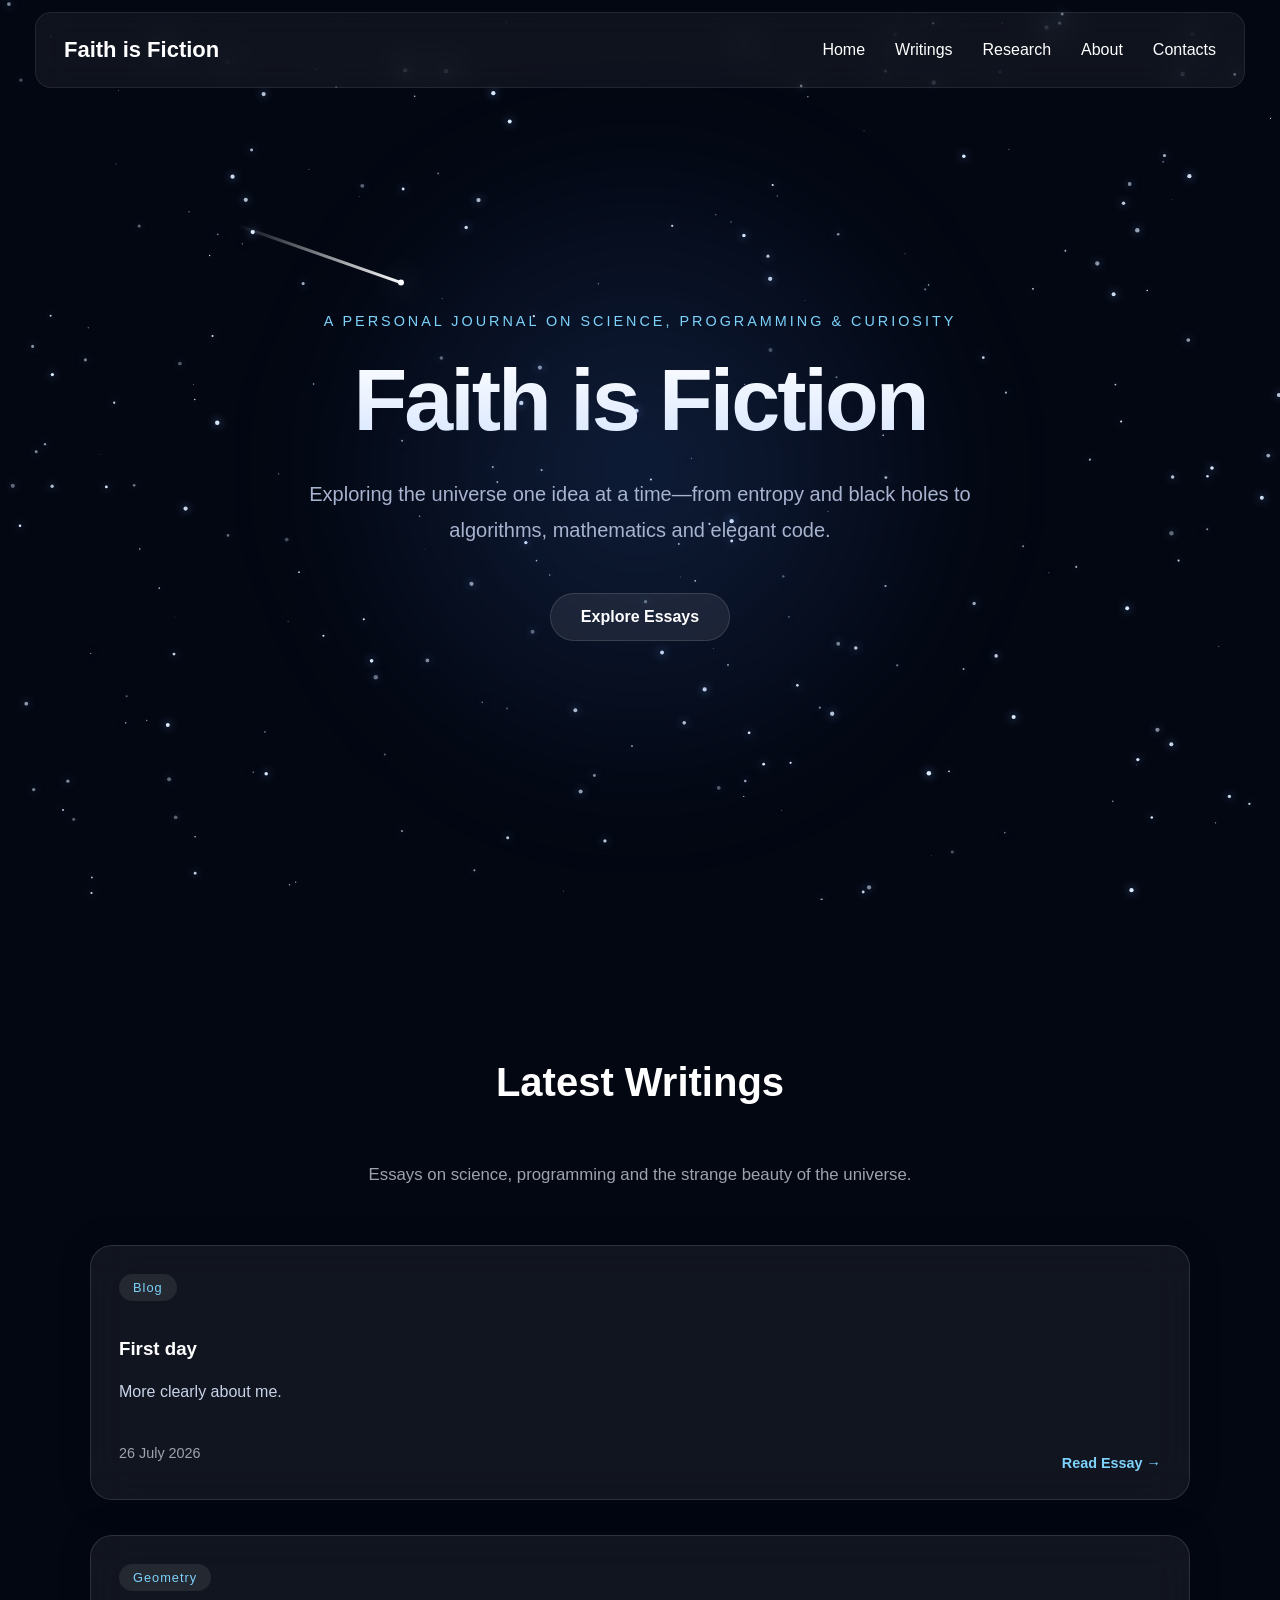
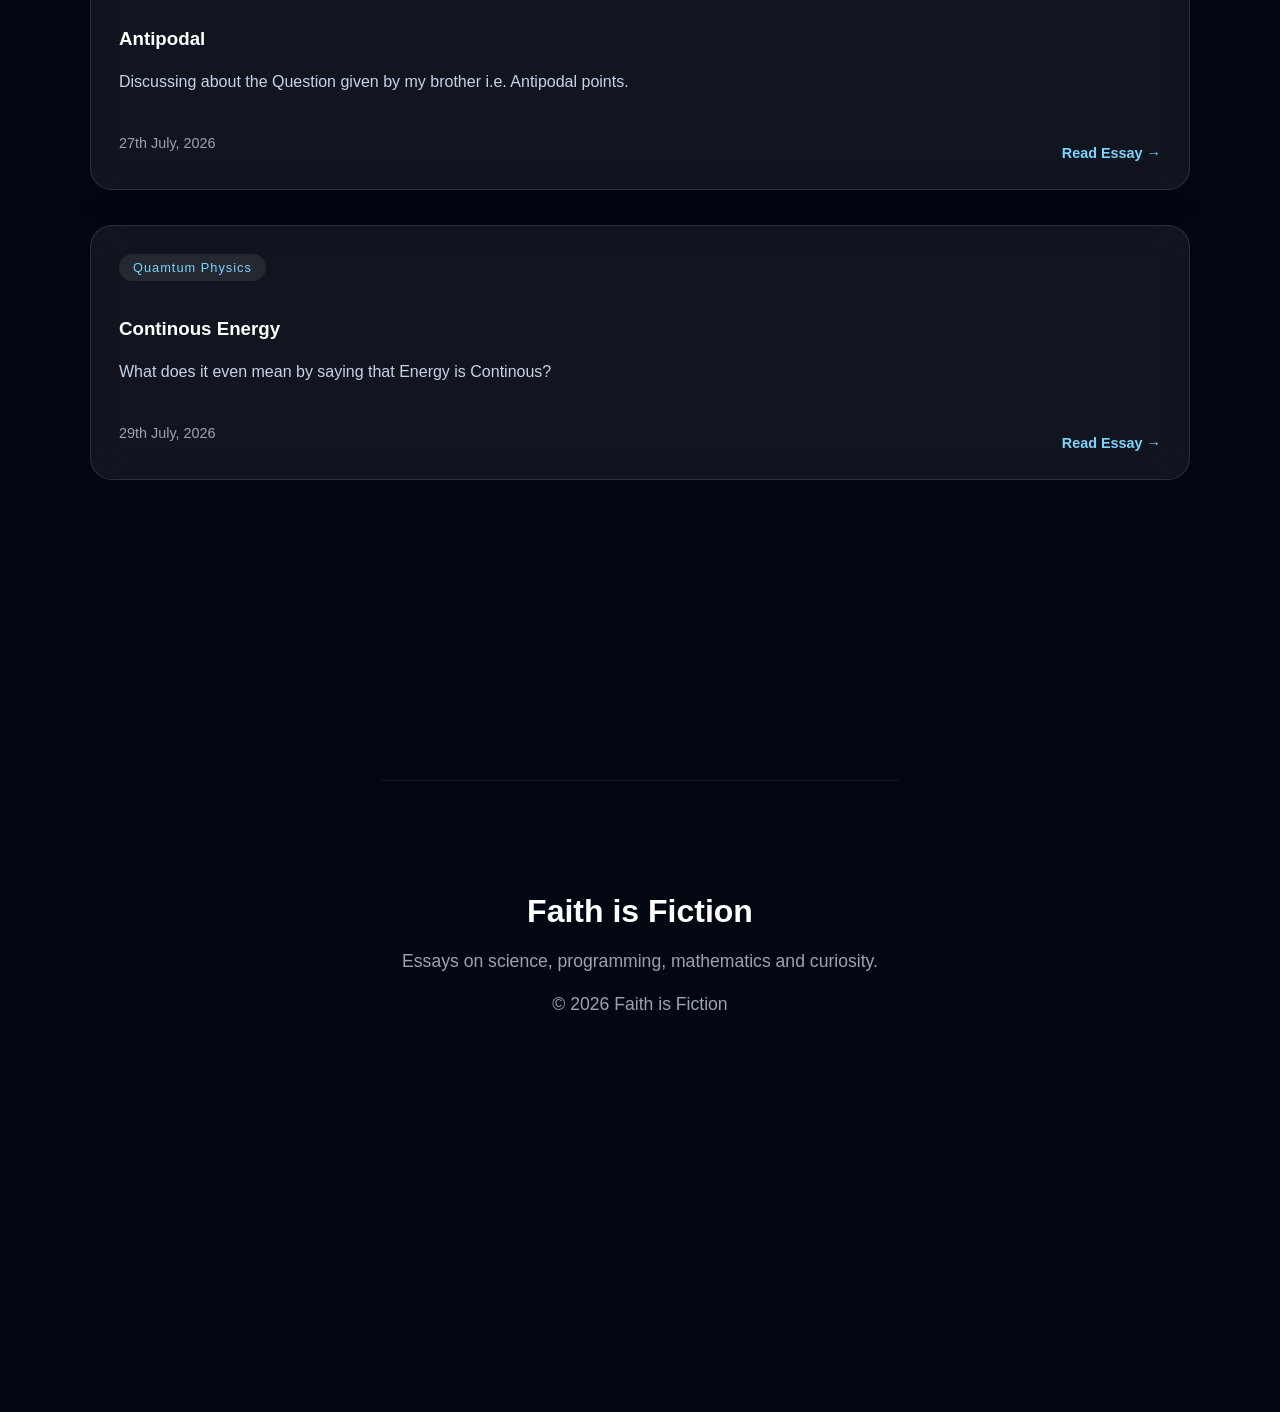
==== commit 7d9ab9a1: "Update article details for Continuous Energy" ====
--- a/index.html
+++ b/index.html
@@ -117,19 +117,19 @@
 
         <article class="card">
 
-            <span class="tag">Astronomy</span>
+            <span class="tag">Quamtum Physics</span>
 
-            <h3>Coming Soon</h3>
+            <h3>Continous Energy</h3>
 
             <p>
-                Why the universe has no centre and why that surprises most people.
+                What does it even mean by saying that Energy is Continous?
             </p>
 
             <div class="card-footer">
 
-                <span>Coming Soon</span>
+                <span>29th July, 2026</span>
 
-                <a href="#">
+                <a href="articles/continous_energy.html">
                     Read Essay →
                 </a>
 
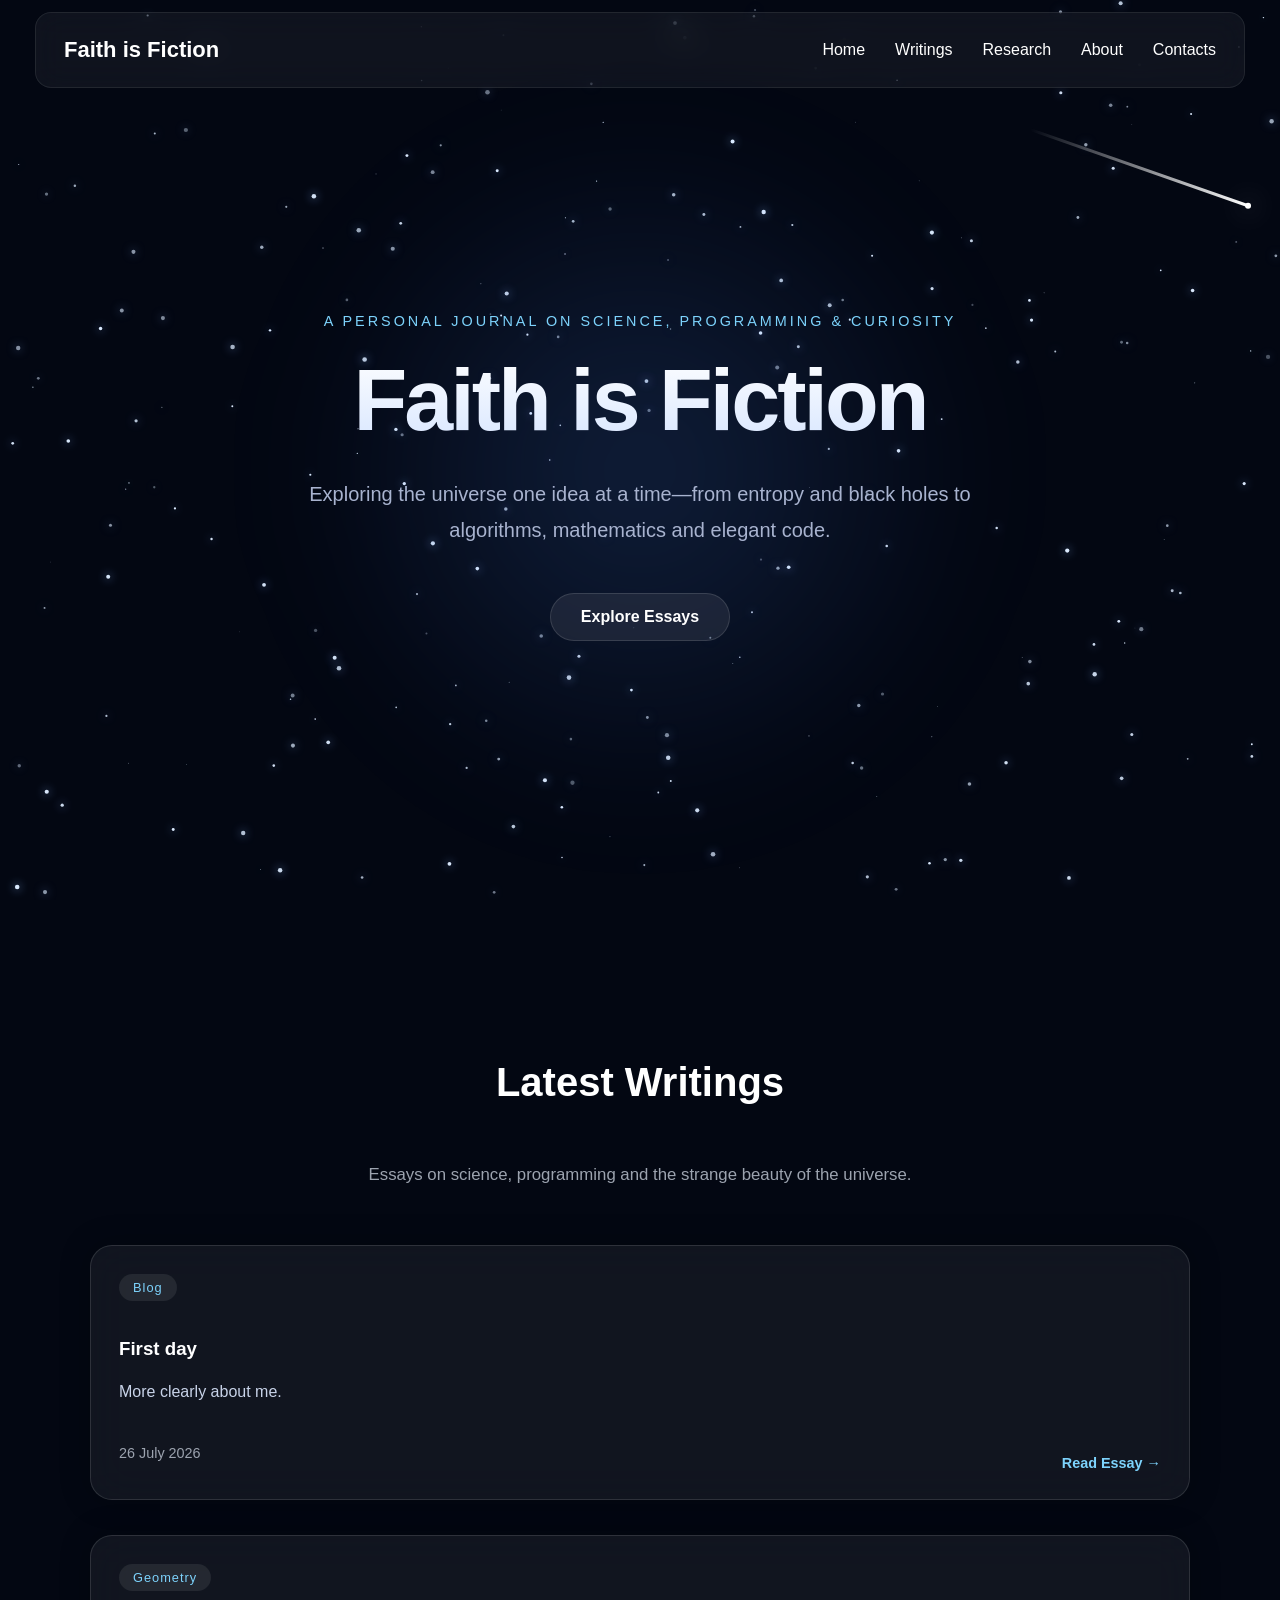
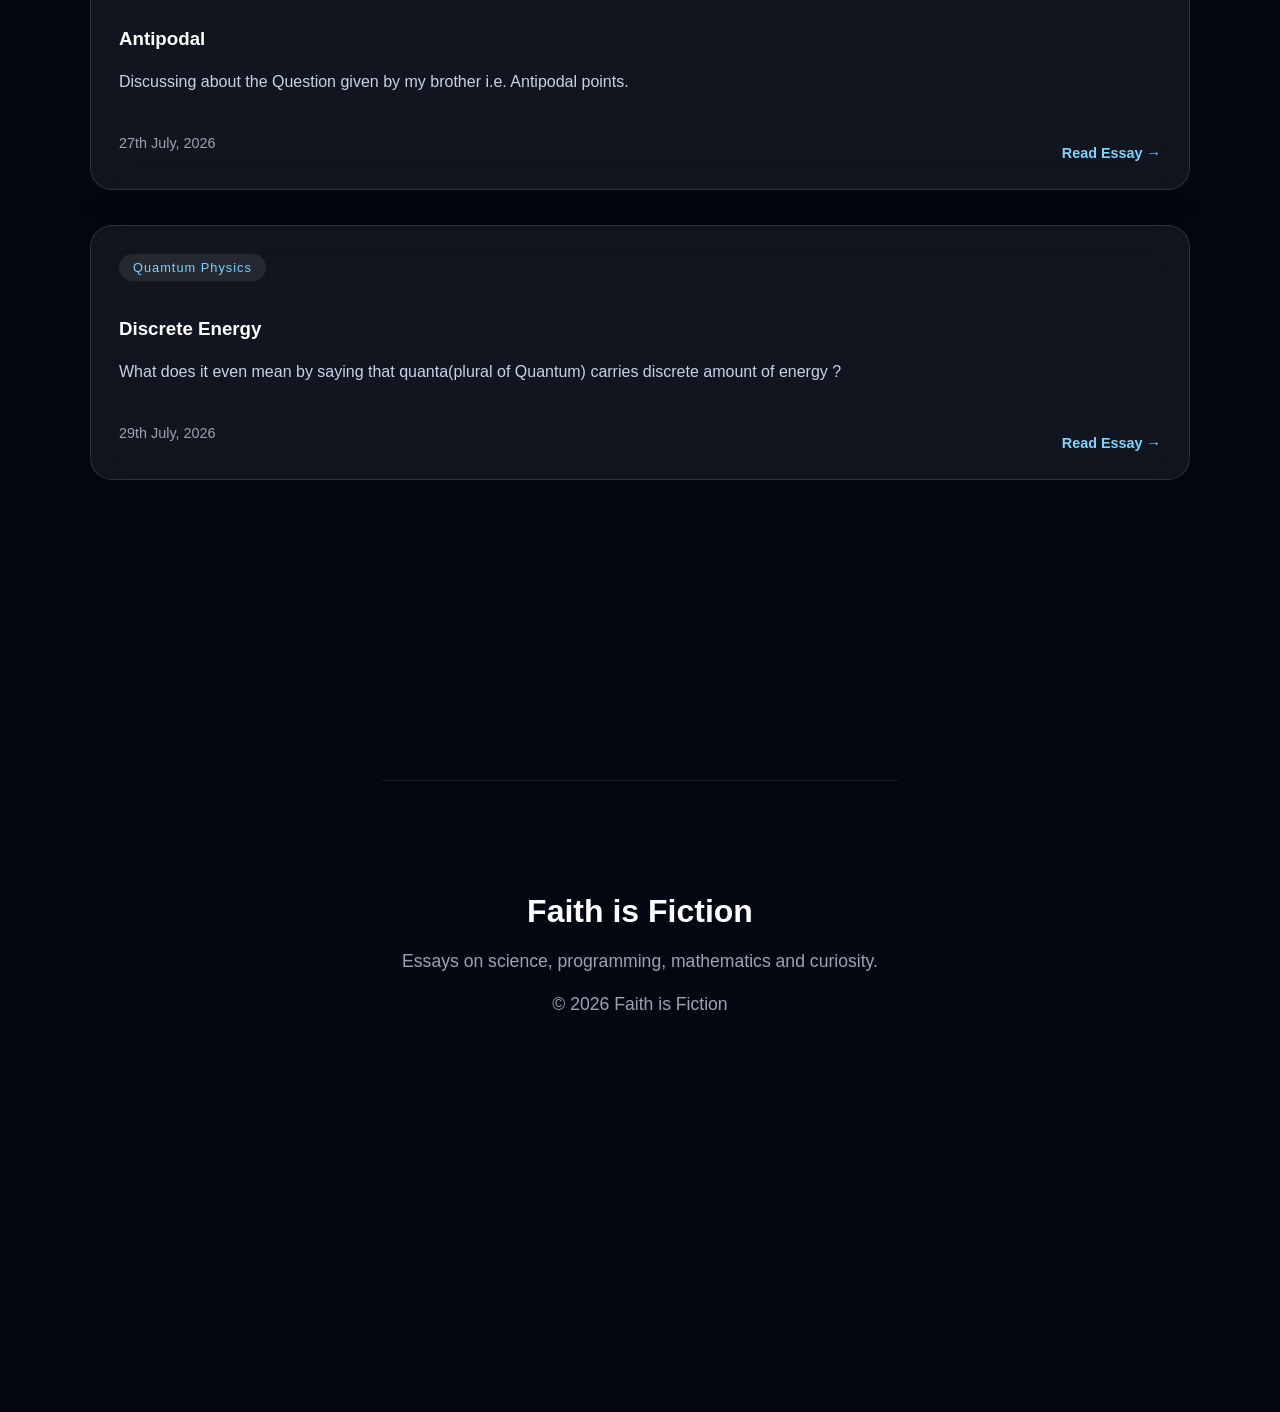
==== commit a541bd94: "Change 'Continous Energy' to 'Discrete Energy' Updated the title and description in the article sect" ====
--- a/index.html
+++ b/index.html
@@ -119,10 +119,10 @@
 
             <span class="tag">Quamtum Physics</span>
 
-            <h3>Continous Energy</h3>
+            <h3>Discrete Energy</h3>
 
             <p>
-                What does it even mean by saying that Energy is Continous?
+                What does it even mean by saying that quanta(plural of Quantum) carries discrete amount of energy ?
             </p>
 
             <div class="card-footer">
